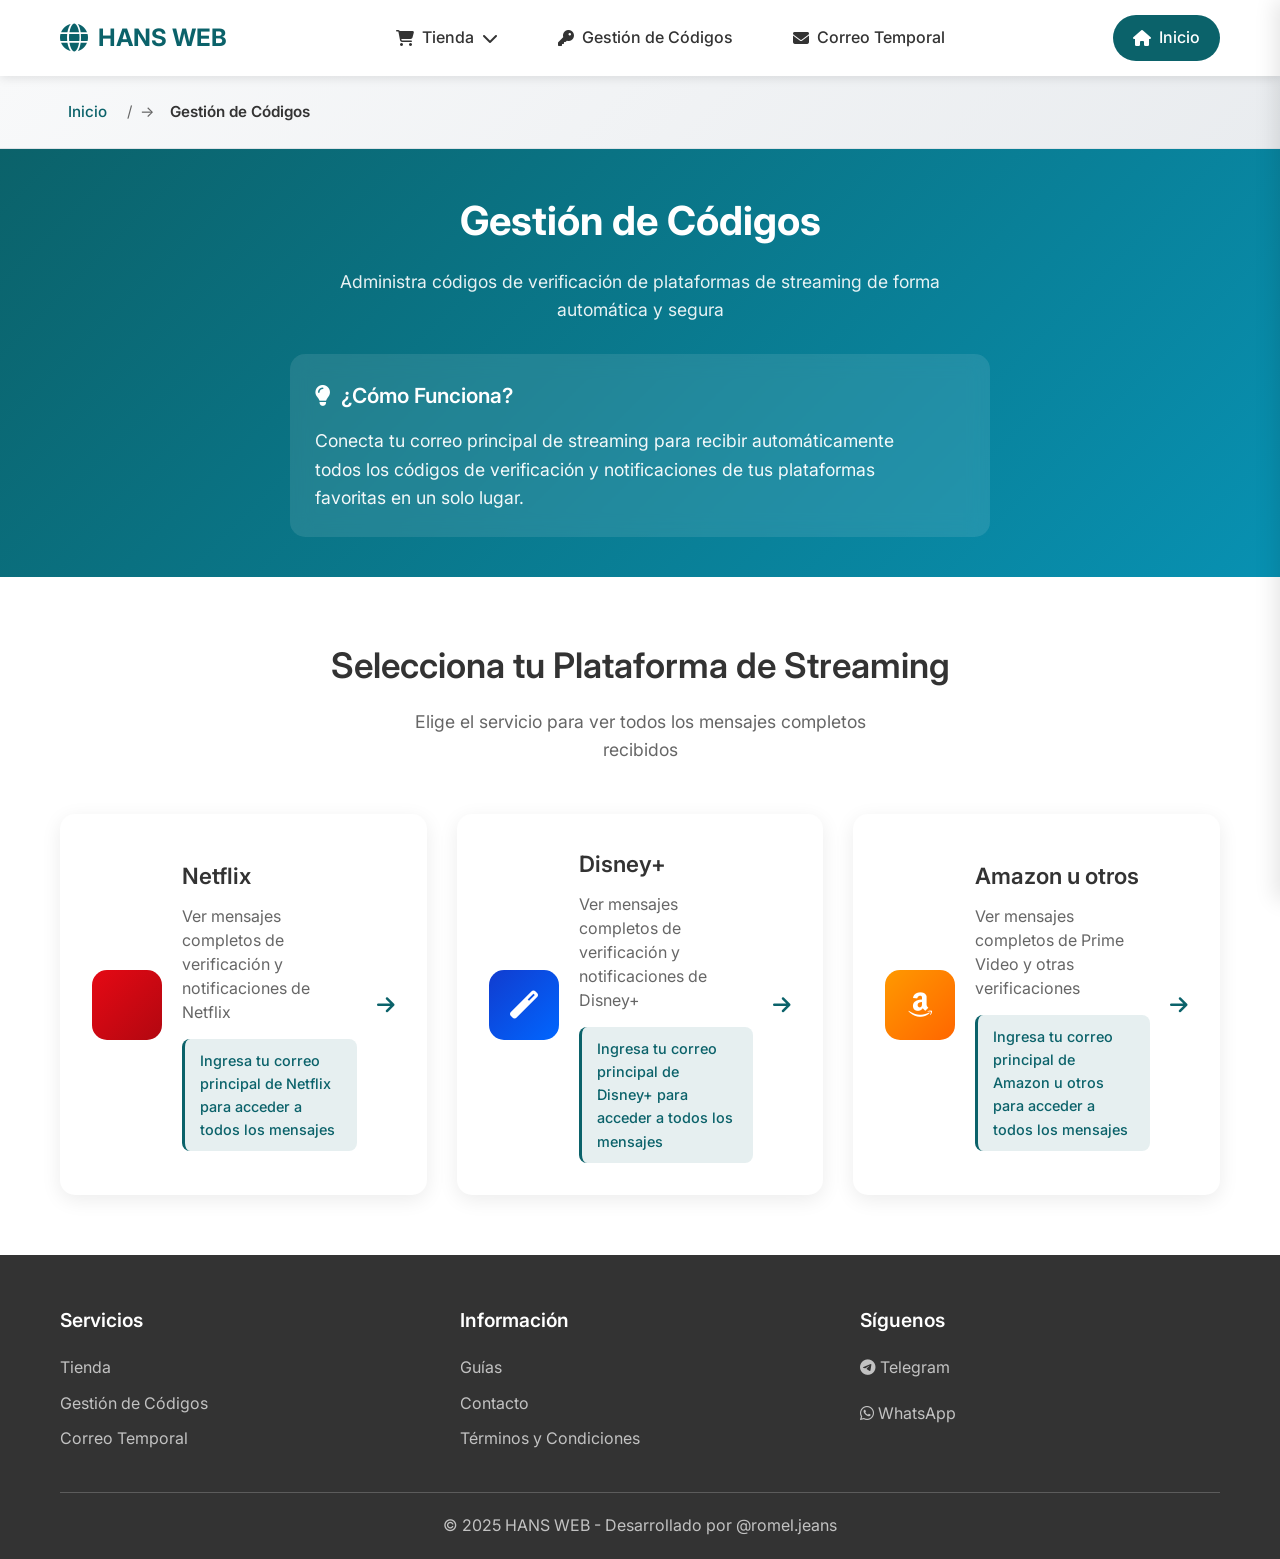
==== gestion-codigos.html @ 7f08a849 "Add files via upload" ====
<!DOCTYPE html>
<html lang="es">
<head>
    <meta charset="UTF-8">
    <meta name="viewport" content="width=device-width, initial-scale=1.0">
    <title>Gestión de Códigos - HANS WEB</title>
    <meta name="description" content="Administra códigos de verificación de plataformas de streaming con HANS WEB">
    <meta name="keywords" content="códigos verificación, Netflix, Disney+, Amazon, streaming, gestión automática">
    <link rel="stylesheet" href="css/global.css">
    <link rel="stylesheet" href="css/gestion-codigos.css">
    <link href="https://fonts.googleapis.com/css2?family=Inter:wght@300;400;500;600;700&display=swap" rel="stylesheet">
    <link rel="stylesheet" href="https://cdnjs.cloudflare.com/ajax/libs/font-awesome/6.4.0/css/all.min.css">
</head>
<body>
    <!-- Header Global -->
    <header class="global-header">
        <div class="header-container">
            <div class="header-brand">
                <a href="index.html" class="brand-link">
                    <h1 class="brand-logo">
                        <i class="fas fa-globe"></i>
                        HANS WEB
                    </h1>
                </a>
            </div>
            
            <!-- Navegación Desktop -->
            <nav class="main-nav desktop-nav">
                <div class="nav-item dropdown">
                    <a href="tienda.html" class="nav-link">
                        <i class="fas fa-shopping-cart"></i>
                        <span>Tienda</span>
                        <i class="fas fa-chevron-down"></i>
                    </a>
                    <div class="dropdown-menu">
                        <a href="Tienda/windowsoffice.html">Windows y Office</a>
                        <a href="Tienda/programas.html">Programas</a>
                        <a href="Tienda/streaming.html">Streaming</a>
                    </div>
                </div>
                <a href="gestion-codigos.html" class="nav-link active">
                    <i class="fas fa-key"></i>
                    <span>Gestión de Códigos</span>
                </a>
                <a href="correo-temporal.html" class="nav-link">
                    <i class="fas fa-envelope"></i>
                    <span>Correo Temporal</span>
                </a>
            </nav>

            <!-- Header Actions -->
            <div class="header-actions">
                <a href="index.html" class="btn-home">
                    <i class="fas fa-home"></i>
                    <span>Inicio</span>
                </a>
                
                <button class="mobile-menu-btn" id="mobileMenuBtn">
                    <i class="fas fa-bars"></i>
                </button>
            </div>
        </div>
    </header>

    <!-- Menú móvil lateral -->
    <div class="mobile-sidebar" id="mobileSidebar">
        <div class="sidebar-header">
            <h3>HANS WEB</h3>
            <button class="sidebar-close" id="sidebarClose">
                <i class="fas fa-times"></i>
            </button>
        </div>
        <nav class="sidebar-nav">
            <a href="tienda.html" class="sidebar-link">
                <i class="fas fa-shopping-cart"></i>
                Tienda
            </a>
            <div class="sidebar-submenu">
                <a href="Tienda/windowsoffice.html">Windows y Office</a>
                <a href="Tienda/programas.html">Programas</a>
                <a href="Tienda/streaming.html">Streaming</a>
            </div>
            <a href="gestion-codigos.html" class="sidebar-link active">
                <i class="fas fa-key"></i>
                Gestión de Códigos
            </a>
            <a href="correo-temporal.html" class="sidebar-link">
                <i class="fas fa-envelope"></i>
                Correo Temporal
            </a>
        </nav>
    </div>

    <!-- Contenido Principal -->
    <main class="main-content">
        <!-- Breadcrumbs -->
        <div class="breadcrumbs">
            <div class="container">
                <a href="index.html">Inicio</a>
                <span>/</span>
                <span>Gestión de Códigos</span>
            </div>
        </div>

        <!-- Descripción inicial -->
        <section class="service-intro">
            <div class="container">
                <h1>Gestión de Códigos</h1>
                <p>Administra códigos de verificación de plataformas de streaming de forma automática y segura</p>
                
                <!-- Cómo Funciona - Descripción inicial -->
                <div class="how-it-works-intro">
                    <h3><i class="fas fa-lightbulb"></i> ¿Cómo Funciona?</h3>
                    <p>Conecta tu correo principal de streaming para recibir automáticamente todos los códigos de verificación y notificaciones de tus plataformas favoritas en un solo lugar.</p>
                </div>
            </div>
        </section>

        <!-- Selección de Plataforma -->
        <section id="platformSelection" class="platform-selection">
            <div class="container">
                <div class="platforms-header">
                    <h2>Selecciona tu Plataforma de Streaming</h2>
                    <p>Elige el servicio para ver todos los mensajes completos recibidos</p>
                </div>
                
                <div class="platforms-grid">
                    <!-- Netflix -->
                    <div class="platform-card" data-platform="netflix" onclick="selectPlatform('netflix')">
                        <div class="platform-icon netflix">
                            <i class="fab fa-netflix"></i>
                        </div>
                        <div class="platform-content">
                            <h3>Netflix</h3>
                            <p>Ver mensajes completos de verificación y notificaciones de Netflix</p>
                            <div class="platform-instruction">
                                Ingresa tu correo principal de Netflix para acceder a todos los mensajes
                            </div>
                        </div>
                        <div class="platform-arrow">
                            <i class="fas fa-arrow-right"></i>
                        </div>
                    </div>

                    <!-- Disney+ -->
                    <div class="platform-card" data-platform="disney" onclick="selectPlatform('disney')">
                        <div class="platform-icon disney">
                            <i class="fas fa-magic"></i>
                        </div>
                        <div class="platform-content">
                            <h3>Disney+</h3>
                            <p>Ver mensajes completos de verificación y notificaciones de Disney+</p>
                            <div class="platform-instruction">
                                Ingresa tu correo principal de Disney+ para acceder a todos los mensajes
                            </div>
                        </div>
                        <div class="platform-arrow">
                            <i class="fas fa-arrow-right"></i>
                        </div>
                    </div>

                    <!-- Amazon u otros -->
                    <div class="platform-card" data-platform="amazon" onclick="selectPlatform('amazon')">
                        <div class="platform-icon amazon">
                            <i class="fab fa-amazon"></i>
                        </div>
                        <div class="platform-content">
                            <h3>Amazon u otros</h3>
                            <p>Ver mensajes completos de Prime Video y otras verificaciones</p>
                            <div class="platform-instruction">
                                Ingresa tu correo principal de Amazon u otros para acceder a todos los mensajes
                            </div>
                        </div>
                        <div class="platform-arrow">
                            <i class="fas fa-arrow-right"></i>
                        </div>
                    </div>
                </div>
            </div>
        </section>
    </main>

    <!-- Footer -->
    <footer class="global-footer">
        <div class="footer-container">
            <div class="footer-links">
                <div class="footer-column">
                    <h4>Servicios</h4>
                    <a href="tienda.html">Tienda</a>
                    <a href="gestion-codigos.html">Gestión de Códigos</a>
                    <a href="correo-temporal.html">Correo Temporal</a>
                </div>
                <div class="footer-column">
                    <h4>Información</h4>
                    <a href="#guias">Guías</a>
                    <a href="#contacto">Contacto</a>
                    <a href="#terminos">Términos y Condiciones</a>
                </div>
                <div class="footer-column">
                    <h4>Síguenos</h4>
                    <div class="social-links">
                        <a href="#" class="social-link">
                            <i class="fab fa-telegram"></i>
                            Telegram
                        </a>
                        <a href="https://wa.me/51965485348" class="social-link">
                            <i class="fab fa-whatsapp"></i>
                            WhatsApp
                        </a>
                    </div>
                </div>
            </div>
            <div class="footer-bottom">
                <p>&copy; 2025 HANS WEB - Desarrollado por @romel.jeans</p>
            </div>
        </div>
    </footer>

    <script src="js/global.js"></script>
    <script>
        function selectPlatform(platform) {
            // Efecto de transición suave
            document.body.style.opacity = '0.8';
            
            setTimeout(() => {
                let url;
                switch(platform) {
                    case 'netflix':
                        url = 'Gestion-de-Codigos/Netflix.html';
                        break;
                    case 'disney':
                        url = 'Gestion-de-Codigos/Disney+.html';
                        break;
                    case 'amazon':
                        url = 'Gestion-de-Codigos/Amazon-otros.html';
                        break;
                    default:
                        url = 'Gestion-de-Codigos/Netflix.html';
                }
                window.location.href = url;
            }, 200);
        }

        // Animaciones de entrada
        document.addEventListener('DOMContentLoaded', function() {
            const cards = document.querySelectorAll('.platform-card');
            cards.forEach((card, index) => {
                card.style.opacity = '0';
                card.style.transform = 'translateY(20px)';
                setTimeout(() => {
                    card.style.transition = 'all 0.6s ease';
                    card.style.opacity = '1';
                    card.style.transform = 'translateY(0)';
                }, index * 200);
            });
        });
    </script>
</body>
</html>
---- css/global.css ----
/* Reset y variables CSS */
* {
    margin: 0;
    padding: 0;
    box-sizing: border-box;
}

:root {
    /* Paleta de colores */
    --primary-color: #0b626a;
    --secondary-color: #f8f9fa;
    --text-primary: #333333;
    --text-secondary: #666666;
    --success-color: #28a745;
    --error-color: #dc3545;
    --warning-color: #ffc107;
    --background-color: #ffffff;
    
    /* Espaciado */
    --spacing-xs: 8px;
    --spacing-sm: 16px;
    --spacing-md: 24px;
    --spacing-lg: 32px;
    --spacing-xl: 40px;
    
    /* Breakpoints */
    --mobile: 768px;
    --tablet: 1024px;
    
    /* Transiciones */
    --transition: all 0.3s ease;
}

body {
    font-family: 'Inter', Arial, Helvetica, sans-serif;
    line-height: 1.6;
    color: var(--text-primary);
    background-color: var(--background-color);
}

.container {
    max-width: 1200px;
    margin: 0 auto;
    padding: 0 20px;
}

/* Header Global */
.global-header {
    background: var(--background-color);
    box-shadow: 0 2px 10px rgba(0,0,0,0.1);
    position: sticky;
    top: 0;
    z-index: 1000;
}

.header-container {
    display: flex;
    align-items: center;
    justify-content: space-between;
    padding: 15px 20px;
    max-width: 1200px;
    margin: 0 auto;
}

.brand-link {
    text-decoration: none;
    color: inherit;
}

.brand-logo {
    display: flex;
    align-items: center;
    gap: 10px;
    font-size: 24px;
    font-weight: 700;
    color: var(--primary-color);
}

.brand-logo i {
    font-size: 28px;
}

/* Navegación Desktop */
.desktop-nav {
    display: flex;
    align-items: center;
    gap: 30px;
}

.nav-item {
    position: relative;
}

.nav-link {
    display: flex;
    align-items: center;
    gap: 8px;
    text-decoration: none;
    color: var(--text-primary);
    font-weight: 500;
    padding: 10px 15px;
    border-radius: 8px;
    transition: var(--transition);
}

.nav-link:hover {
    background-color: rgba(11, 98, 106, 0.1);
    color: var(--primary-color);
}

/* Dropdown */
.dropdown-menu {
    position: absolute;
    top: 100%;
    left: 0;
    background: var(--background-color);
    box-shadow: 0 5px 20px rgba(0,0,0,0.15);
    border-radius: 8px;
    padding: 10px 0;
    min-width: 200px;
    opacity: 0;
    visibility: hidden;
    transform: translateY(-10px);
    transition: var(--transition);
}

.dropdown:hover .dropdown-menu {
    opacity: 1;
    visibility: visible;
    transform: translateY(0);
}

.dropdown-menu a {
    display: block;
    padding: 10px 20px;
    color: var(--text-primary);
    text-decoration: none;
    transition: var(--transition);
}

.dropdown-menu a:hover {
    background-color: var(--secondary-color);
    color: var(--primary-color);
}

/* Header Actions */
.header-actions {
    display: flex;
    align-items: center;
    gap: 15px;
}

.btn-home {
    display: flex;
    align-items: center;
    gap: 8px;
    background: var(--primary-color);
    color: white;
    text-decoration: none;
    padding: 10px 20px;
    border-radius: 25px;
    font-weight: 500;
    transition: var(--transition);
}

.btn-home:hover {
    background: rgba(11, 98, 106, 0.8);
    transform: translateY(-2px);
}

/* Menú móvil */
.mobile-menu-btn {
    display: none;
    background: none;
    border: none;
    font-size: 24px;
    color: var(--primary-color);
    cursor: pointer;
}

.mobile-sidebar {
    position: fixed;
    top: 0;
    right: -65%;
    width: 65%;
    height: 100vh;
    background: var(--background-color);
    box-shadow: -5px 0 20px rgba(0,0,0,0.1);
    transition: var(--transition);
    z-index: 2000;
    overflow-y: auto;
}

.mobile-sidebar.active {
    right: 0;
}

.sidebar-header {
    display: flex;
    align-items: center;
    justify-content: space-between;
    padding: 20px;
    border-bottom: 1px solid var(--secondary-color);
}

.sidebar-close {
    background: none;
    border: none;
    font-size: 20px;
    cursor: pointer;
    color: var(--text-primary);
}

.sidebar-nav {
    padding: 20px 0;
}

.sidebar-link {
    display: flex;
    align-items: center;
    gap: 12px;
    padding: 15px 20px;
    color: var(--text-primary);
    text-decoration: none;
    font-weight: 500;
    transition: var(--transition);
}

.sidebar-link:hover {
    background-color: var(--secondary-color);
    color: var(--primary-color);
}

.sidebar-submenu {
    padding-left: 20px;
    background-color: var(--secondary-color);
}

.sidebar-submenu a {
    display: block;
    padding: 10px 20px;
    color: var(--text-secondary);
    text-decoration: none;
    transition: var(--transition);
}

.sidebar-submenu a:hover {
    color: var(--primary-color);
}

/* Overlay para móvil */
.mobile-overlay {
    position: fixed;
    top: 0;
    left: 0;
    width: 100%;
    height: 100%;
    background: rgba(0,0,0,0.5);
    z-index: 1500;
    opacity: 0;
    visibility: hidden;
    transition: var(--transition);
}

.mobile-overlay.active {
    opacity: 1;
    visibility: visible;
}

/* Sección Hero */
.hero-section {
    background: linear-gradient(135deg, var(--primary-color) 0%, #0891b2 100%);
    color: white;
    padding: 80px 0;
    text-align: center;
}

.hero-container {
    max-width: 800px;
    margin: 0 auto;
    padding: 0 20px;
}

.hero-title {
    font-size: 3.5rem;
    font-weight: 700;
    margin-bottom: 20px;
    text-shadow: 0 2px 10px rgba(0,0,0,0.3);
}

.hero-description {
    font-size: 1.2rem;
    margin-bottom: 30px;
    opacity: 0.9;
}

.hero-cta {
    display: inline-flex;
    align-items: center;
    gap: 10px;
    background: white;
    color: var(--primary-color);
    text-decoration: none;
    padding: 15px 30px;
    border-radius: 30px;
    font-weight: 600;
    font-size: 1.1rem;
    transition: var(--transition);
}

.hero-cta:hover {
    transform: translateY(-3px);
    box-shadow: 0 10px 30px rgba(0,0,0,0.2);
}

/* Botones Globales */
.btn-primary {
    background: var(--primary-color);
    color: white;
    border: none;
    padding: 12px 24px;
    border-radius: 8px;
    font-weight: 500;
    cursor: pointer;
    transition: var(--transition);
    display: inline-flex;
    align-items: center;
    gap: 8px;
    text-decoration: none;
}

.btn-primary:hover {
    background: rgba(11, 98, 106, 0.8);
    transform: translateY(-2px);
}

.btn-secondary {
    background: var(--secondary-color);
    color: var(--text-primary);
    border: 1px solid #dee2e6;
    padding: 12px 24px;
    border-radius: 8px;
    font-weight: 500;
    cursor: pointer;
    transition: var(--transition);
    display: inline-flex;
    align-items: center;
    gap: 8px;
}

.btn-secondary:hover {
    background: #e9ecef;
    border-color: var(--primary-color);
}

/* Secciones */
.section-header {
    text-align: center;
    margin-bottom: 50px;
}

.section-header h2 {
    font-size: 2.5rem;
    font-weight: 600;
    margin-bottom: 15px;
    color: var(--text-primary);
}

.section-header p {
    font-size: 1.1rem;
    color: var(--text-secondary);
    max-width: 600px;
    margin: 0 auto;
}

/* Cómo Funciona */
.how-it-works {
    padding: 80px 0;
    background: var(--secondary-color);
}

.process-grid {
    display: grid;
    grid-template-columns: repeat(auto-fit, minmax(300px, 1fr));
    gap: 40px;
    margin-top: 50px;
}

.process-item {
    background: white;
    padding: 30px;
    border-radius: 15px;
    text-align: center;
    box-shadow: 0 5px 20px rgba(0,0,0,0.08);
    transition: var(--transition);
}

.process-item:hover {
    transform: translateY(-5px);
    box-shadow: 0 10px 30px rgba(0,0,0,0.15);
}

.process-icon {
    width: 80px;
    height: 80px;
    background: linear-gradient(135deg, var(--primary-color), #0891b2);
    border-radius: 50%;
    display: flex;
    align-items: center;
    justify-content: center;
    margin: 0 auto 20px;
    font-size: 30px;
    color: white;
}

.process-item h3 {
    font-size: 1.3rem;
    font-weight: 600;
    margin-bottom: 15px;
    color: var(--text-primary);
}

.process-item p {
    color: var(--text-secondary);
    line-height: 1.6;
}

/* Servicios */
.services-section {
    padding: 80px 0;
}

.services-grid {
    display: grid;
    grid-template-columns: repeat(auto-fit, minmax(350px, 1fr));
    gap: 30px;
    margin-top: 50px;
}

.service-card {
    background: white;
    border-radius: 15px;
    padding: 30px;
    box-shadow: 0 5px 20px rgba(0,0,0,0.08);
    transition: var(--transition);
    cursor: pointer;
    border: 2px solid transparent;
}

.service-card:hover {
    transform: translateY(-8px);
    box-shadow: 0 15px 40px rgba(0,0,0,0.15);
    border-color: var(--primary-color);
}

.service-icon {
    width: 70px;
    height: 70px;
    background: linear-gradient(135deg, var(--primary-color), #0891b2);
    border-radius: 15px;
    display: flex;
    align-items: center;
    justify-content: center;
    margin-bottom: 20px;
    font-size: 28px;
    color: white;
}

.service-content h3 {
    font-size: 1.4rem;
    font-weight: 600;
    margin-bottom: 15px;
    color: var(--text-primary);
}

.service-content p {
    color: var(--text-secondary);
    margin-bottom: 20px;
    line-height: 1.6;
}

.service-keywords {
    display: flex;
    flex-wrap: wrap;
    gap: 8px;
    margin-bottom: 20px;
}

.keyword-tag {
    background: rgba(11, 98, 106, 0.1);
    color: var(--primary-color);
    padding: 4px 12px;
    border-radius: 20px;
    font-size: 0.85rem;
    font-weight: 500;
}

.service-arrow {
    display: flex;
    justify-content: flex-end;
    color: var(--primary-color);
    font-size: 20px;
    transition: var(--transition);
}

.service-card:hover .service-arrow {
    transform: translateX(5px);
}

/* Footer */
.global-footer {
    background: var(--text-primary);
    color: white;
    padding: 50px 0 20px;
}

.footer-container {
    max-width: 1200px;
    margin: 0 auto;
    padding: 0 20px;
}

.footer-links {
    display: grid;
    grid-template-columns: repeat(auto-fit, minmax(250px, 1fr));
    gap: 40px;
    margin-bottom: 30px;
}

.footer-column h4 {
    font-size: 1.2rem;
    font-weight: 600;
    margin-bottom: 20px;
    color: white;
}

.footer-column a {
    display: block;
    color: rgba(255,255,255,0.7);
    text-decoration: none;
    margin-bottom: 10px;
    transition: var(--transition);
}

.footer-column a:hover {
    color: white;
    padding-left: 5px;
}

.social-links {
    display: flex;
    flex-direction: column;
    gap: 10px;
}

.social-link {
    display: flex;
    align-items: center;
    gap: 10px;
    color: rgba(255,255,255,0.7);
    text-decoration: none;
    transition: var(--transition);
}

.social-link:hover {
    color: white;
}

.footer-bottom {
    border-top: 1px solid rgba(255,255,255,0.2);
    padding-top: 20px;
    text-align: center;
    color: rgba(255,255,255,0.7);
}

/* Responsive Design */
@media (max-width: 768px) {
    .desktop-nav {
        display: none;
    }
    
    .mobile-menu-btn {
        display: block;
    }
    
    .hero-title {
        font-size: 2.5rem;
    }
    
    .hero-description {
        font-size: 1rem;
    }
    
    .section-header h2 {
        font-size: 2rem;
    }
    
    .process-grid {
        grid-template-columns: 1fr;
        gap: 30px;
    }
    
    .services-grid {
        grid-template-columns: 1fr;
        gap: 20px;
    }
    
    .container {
        padding: 0 15px;
    }
    
    .hero-section {
        padding: 60px 0;
    }
    
    .how-it-works,
    .services-section {
        padding: 60px 0;
    }
}

/* Estados de carga y overlays */
.loading-overlay {
    position: fixed;
    top: 0;
    left: 0;
    width: 100%;
    height: 100%;
    background: rgba(0,0,0,0.8);
    display: flex;
    align-items: center;
    justify-content: center;
    z-index: 9999;
}

.loading-spinner {
    text-align: center;
    color: white;
}

.loading-spinner i {
    font-size: 3rem;
    margin-bottom: 20px;
}

.hidden {
    display: none !important;
}

/* Smooth scroll */
html {
    scroll-behavior: smooth;
}

/* Focus states para accesibilidad */
button:focus,
a:focus,
input:focus {
    outline: 2px solid var(--primary-color);
    outline-offset: 2px;
}

/* CSS Global actualizado con breadcrumbs mejorados */

/* ... (mantener todo el CSS anterior) ... */

/* Breadcrumbs mejorados */
.breadcrumbs {
    background: linear-gradient(135deg, var(--secondary-color) 0%, #e9ecef 100%);
    padding: 20px 0;
    font-size: 0.95rem;
    border-bottom: 1px solid #dee2e6;
    box-shadow: 0 2px 4px rgba(0,0,0,0.05);
}

.breadcrumbs .container {
    display: flex;
    align-items: center;
    flex-wrap: wrap;
    gap: 8px;
}

.breadcrumbs a {
    color: var(--primary-color);
    text-decoration: none;
    transition: var(--transition);
    font-weight: 500;
    padding: 4px 8px;
    border-radius: 4px;
}

.breadcrumbs a:hover {
    background-color: rgba(11, 98, 106, 0.1);
    text-decoration: none;
}

.breadcrumbs span {
    color: var(--text-secondary);
    margin: 0 4px;
    font-weight: 400;
}

.breadcrumbs span:last-child {
    color: var(--text-primary);
    font-weight: 600;
}

/* Icono de separador personalizado */
.breadcrumbs span:not(:last-child)::after {
    content: '→';
    margin-left: 8px;
    color: var(--text-secondary);
    font-weight: normal;
}

.breadcrumbs span:not(:last-child) {
    display: inline-flex;
    align-items: center;
}

/* Responsive para breadcrumbs */
@media (max-width: 768px) {
    .breadcrumbs {
        padding: 15px 0;
        font-size: 0.9rem;
    }
    
    .breadcrumbs .container {
        padding: 0 15px;
        gap: 6px;
    }
}

/* ... (mantener el resto del CSS) ... */
---- css/gestion-codigos.css ----
/* Estilos específicos para Gestión de Códigos */

/* Introducción del servicio */
.service-intro {
    padding: 40px 0;
    background: linear-gradient(135deg, var(--primary-color) 0%, #0891b2 100%);
    color: white;
    text-align: center;
}

.service-intro h1 {
    font-size: 2.5rem;
    font-weight: 700;
    margin-bottom: 15px;
}

.service-intro p {
    font-size: 1.1rem;
    margin-bottom: 30px;
    opacity: 0.9;
    max-width: 600px;
    margin-left: auto;
    margin-right: auto;
}

.how-it-works-intro {
    background: rgba(255,255,255,0.1);
    backdrop-filter: blur(10px);
    border-radius: 15px;
    padding: 25px;
    max-width: 700px;
    margin: 0 auto;
    text-align: left;
}

.how-it-works-intro h3 {
    display: flex;
    align-items: center;
    gap: 10px;
    font-size: 1.3rem;
    margin-bottom: 15px;
    font-weight: 600;
}

.how-it-works-intro p {
    margin: 0;
    line-height: 1.6;
    opacity: 0.95;
}

/* Selección de plataforma */
.platform-selection {
    padding: 60px 0;
}

.platforms-header {
    text-align: center;
    margin-bottom: 50px;
}

.platforms-header h2 {
    font-size: 2.2rem;
    font-weight: 600;
    margin-bottom: 15px;
    color: var(--text-primary);
}

.platforms-header p {
    font-size: 1.1rem;
    color: var(--text-secondary);
    max-width: 500px;
    margin: 0 auto;
}

.platforms-grid {
    display: grid;
    grid-template-columns: repeat(auto-fit, minmax(350px, 1fr));
    gap: 30px;
    max-width: 1200px;
    margin: 0 auto;
}

/* Tarjeta de plataforma */
.platform-card {
    background: white;
    border-radius: 15px;
    padding: 30px;
    box-shadow: 0 5px 20px rgba(0,0,0,0.08);
    transition: var(--transition);
    cursor: pointer;
    border: 2px solid transparent;
    display: flex;
    align-items: center;
    gap: 20px;
    position: relative;
    overflow: hidden;
}

.platform-card:hover {
    transform: translateY(-8px);
    box-shadow: 0 15px 40px rgba(0,0,0,0.15);
    border-color: var(--primary-color);
}

.platform-card::before {
    content: '';
    position: absolute;
    top: 0;
    left: -100%;
    width: 100%;
    height: 100%;
    background: linear-gradient(90deg, transparent, rgba(255,255,255,0.4), transparent);
    transition: var(--transition);
}

.platform-card:hover::before {
    left: 100%;
}

/* Íconos de plataforma */
.platform-icon {
    width: 70px;
    height: 70px;
    border-radius: 15px;
    display: flex;
    align-items: center;
    justify-content: center;
    font-size: 28px;
    color: white;
    flex-shrink: 0;
    position: relative;
    z-index: 2;
}

.platform-icon.netflix {
    background: linear-gradient(135deg, #e50914, #b20710);
}

.platform-icon.disney {
    background: linear-gradient(135deg, #113ccf, #0066ff);
}

.platform-icon.amazon {
    background: linear-gradient(135deg, #ff9900, #ff6600);
}

/* Contenido de plataforma */
.platform-content {
    flex: 1;
    position: relative;
    z-index: 2;
}

.platform-content h3 {
    font-size: 1.4rem;
    font-weight: 600;
    margin-bottom: 10px;
    color: var(--text-primary);
}

.platform-content p {
    color: var(--text-secondary);
    margin-bottom: 15px;
    line-height: 1.5;
}

.platform-instruction {
    background: rgba(11, 98, 106, 0.1);
    color: var(--primary-color);
    padding: 10px 15px;
    border-radius: 8px;
    font-size: 0.9rem;
    font-weight: 500;
    border-left: 3px solid var(--primary-color);
}

.platform-arrow {
    color: var(--primary-color);
    font-size: 20px;
    transition: var(--transition);
    flex-shrink: 0;
    position: relative;
    z-index: 2;
}

.platform-card:hover .platform-arrow {
    transform: translateX(5px);
}

/* Secciones de entrada de email y mensajes */
.email-input-section,
.messages-section {
    padding: 40px 0;
}

.email-input-section {
    background: var(--secondary-color);
}

/* Tarjeta de entrada */
.input-card {
    background: white;
    border-radius: 15px;
    padding: 30px;
    box-shadow: 0 5px 20px rgba(0,0,0,0.08);
    border: 1px solid #e9ecef;
}

.input-header {
    display: flex;
    align-items: center;
    gap: 20px;
    margin-bottom: 30px;
    padding-bottom: 20px;
    border-bottom: 1px solid var(--secondary-color);
}

.back-service-btn {
    background: var(--secondary-color);
    border: 1px solid #dee2e6;
    color: var(--text-primary);
    border-radius: 8px;
    padding: 10px;
    cursor: pointer;
    transition: var(--transition);
    display: flex;
    align-items: center;
    justify-content: center;
    width: 40px;
    height: 40px;
}

.back-service-btn:hover {
    background: #e9ecef;
    border-color: var(--primary-color);
}

.selected-service-info {
    display: flex;
    align-items: center;
    gap: 15px;
    flex: 1;
}

.service-icon-small {
    width: 45px;
    height: 45px;
    border-radius: 10px;
    display: flex;
    align-items: center;
    justify-content: center;
    color: white;
    font-size: 18px;
}

.selected-service-info h3 {
    font-size: 1.3rem;
    font-weight: 600;
    margin: 0 0 5px 0;
    color: var(--text-primary);
}

.selected-service-info p {
    font-size: 0.9rem;
    color: var(--text-secondary);
    margin: 0;
}

/* Formulario de entrada */
.input-form {
    margin-top: 20px;
}

.input-group {
    margin-bottom: 20px;
}

.input-group label {
    display: block;
    font-weight: 600;
    margin-bottom: 10px;
    color: var(--text-primary);
    font-size: 1.1rem;
}

.input-container {
    display: flex;
    gap: 10px;
    flex-wrap: wrap;
}

.input-container input[type="email"] {
    flex: 1;
    min-width: 250px;
    padding: 15px;
    border: 2px solid #dee2e6;
    border-radius: 10px;
    font-size: 1rem;
    transition: var(--transition);
}

.input-container input[type="email"]:focus {
    border-color: var(--primary-color);
    outline: none;
    box-shadow: 0 0 0 3px rgba(11, 98, 106, 0.1);
}

.input-help {
    display: flex;
    align-items: flex-start;
    gap: 10px;
    margin-top: 15px;
    padding: 15px;
    background: #e7f3ff;
    border: 1px solid #b8daff;
    border-radius: 8px;
    color: #004085;
}

.input-help i {
    margin-top: 2px;
    flex-shrink: 0;
}

/* Tarjeta de email activo */
.email-card {
    background: white;
    border-radius: 15px;
    padding: 30px;
    box-shadow: 0 5px 20px rgba(0,0,0,0.08);
    border: 1px solid #e9ecef;
}

.selected-platform-header {
    display: flex;
    align-items: center;
    justify-content: center;
    margin-bottom: 20px;
    padding: 15px;
    background: var(--secondary-color);
    border-radius: 10px;
}

.platform-info {
    display: flex;
    align-items: center;
    gap: 10px;
}

.platform-name {
    font-weight: 600;
    font-size: 1.1rem;
    color: var(--text-primary);
}

.email-card h2,
.email-card h3 {
    font-size: 1.4rem;
    font-weight: 600;
    margin-bottom: 20px;
    color: var(--text-primary);
}

/* Visualización del email principal */
.email-display {
    display: flex;
    align-items: center;
    gap: 15px;
    background: var(--secondary-color);
    border: 2px solid var(--primary-color);
    border-radius: 12px;
    padding: 20px;
    margin-bottom: 20px;
}

.email-address {
    display: flex;
    align-items: center;
    gap: 10px;
    flex: 1;
    font-size: 1.1rem;
    font-weight: 600;
    color: var(--text-primary);
    word-break: break-all;
}

.email-address i {
    color: var(--primary-color);
    font-size: 1.2rem;
}

/* Estado del email */
.email-status {
    display: flex;
    justify-content: space-between;
    align-items: center;
    flex-wrap: wrap;
    gap: 15px;
}

.status-indicator {
    display: flex;
    align-items: center;
    gap: 10px;
}

.status-dot {
    width: 12px;
    height: 12px;
    border-radius: 50%;
    background: #6c757d;
}

.status-dot.active {
    background: var(--success-color);
    animation: pulse-dot 2s infinite;
}

.email-actions {
    display: flex;
    gap: 10px;
}

/* Botón cambiar correo mejorado */
.change-email-btn {
    background: linear-gradient(135deg, #667eea 0%, #764ba2 100%);
    color: white;
    border: none;
    padding: 10px 20px;
    border-radius: 25px;
    font-size: 14px;
    font-weight: 500;
    cursor: pointer;
    display: flex;
    align-items: center;
    gap: 8px;
    transition: all 0.3s ease;
    box-shadow: 0 4px 15px rgba(102, 126, 234, 0.3);
}

.change-email-btn:hover {
    transform: translateY(-2px);
    box-shadow: 0 6px 20px rgba(102, 126, 234, 0.4);
    background: linear-gradient(135deg, #5a6fd8 0%, #6a4190 100%);
}

.change-email-btn:active {
    transform: translateY(0);
    box-shadow: 0 2px 10px rgba(102, 126, 234, 0.3);
}

.change-email-btn i {
    font-size: 12px;
}

/* Bandeja de entrada */
.inbox-section {
    padding: 40px 0;
}

.inbox-card {
    background: white;
    border-radius: 15px;
    padding: 30px;
    box-shadow: 0 5px 20px rgba(0,0,0,0.08);
    border: 1px solid #e9ecef;
}

.inbox-header-compact {
    display: flex;
    justify-content: space-between;
    align-items: center;
    margin-bottom: 25px;
    flex-wrap: wrap;
    gap: 15px;
}

.inbox-header-compact h3 {
    display: flex;
    align-items: center;
    gap: 10px;
    font-size: 1.4rem;
    font-weight: 600;
    color: var(--text-primary);
    margin: 0;
}

.inbox-controls {
    display: flex;
    align-items: center;
    gap: 15px;
}

.refresh-select {
    padding: 8px 15px;
    border: 1px solid #dee2e6;
    border-radius: 6px;
    background: white;
    color: var(--text-primary);
    cursor: pointer;
    transition: var(--transition);
}

.refresh-select:focus {
    border-color: var(--primary-color);
    outline: none;
}

/* Estados ocultos */
.hidden {
    display: none !important;
}

/* Responsive Design */
@media (max-width: 768px) {
    .service-intro h1 {
        font-size: 2rem;
    }
    
    .how-it-works-intro {
        padding: 20px;
        margin: 0 15px;
    }
    
    .platforms-grid {
        grid-template-columns: 1fr;
        gap: 20px;
        padding: 0 15px;
    }
    
    .platform-card {
        flex-direction: column;
        text-align: center;
        padding: 25px;
    }
    
    .platform-icon {
        margin-bottom: 15px;
    }
    
    .input-card,
    .email-card,
    .inbox-card {
        padding: 20px;
        margin: 0 15px;
    }
    
    .input-header {
        flex-direction: column;
        align-items: stretch;
        gap: 15px;
    }
    
    .selected-service-info {
        justify-content: center;
        text-align: center;
    }
    
    .input-container {
        flex-direction: column;
    }
    
    .input-container input[type="email"] {
        min-width: auto;
    }
    
    .email-display {
        flex-direction: column;
        align-items: stretch;
        gap: 15px;
    }
    
    .email-status {
        flex-direction: column;
        align-items: stretch;
        gap: 15px;
    }
    
    .inbox-header-compact {
        flex-direction: column;
        align-items: stretch;
    }
    
    .inbox-controls {
        justify-content: center;
    }
}

@media (max-width: 480px) {
    .platforms-grid {
        padding: 0 10px;
    }
    
    .input-card,
    .email-card,
    .inbox-card {
        padding: 15px;
        margin: 0 10px;
    }
    
    .how-it-works-intro {
        margin: 0 10px;
        padding: 15px;
    }
}

/* Animaciones */
.platform-card {
    animation: fadeInUp 0.6s ease;
}

@keyframes fadeInUp {
    from {
        opacity: 0;
        transform: translateY(30px);
    }
    to {
        opacity: 1;
        transform: translateY(0);
    }
}

@keyframes pulse-dot {
    0% { box-shadow: 0 0 0 0 rgba(40, 167, 69, 0.4); }
    70% { box-shadow: 0 0 0 10px rgba(40, 167, 69, 0); }
    100% { box-shadow: 0 0 0 0 rgba(40, 167, 69, 0); }
}
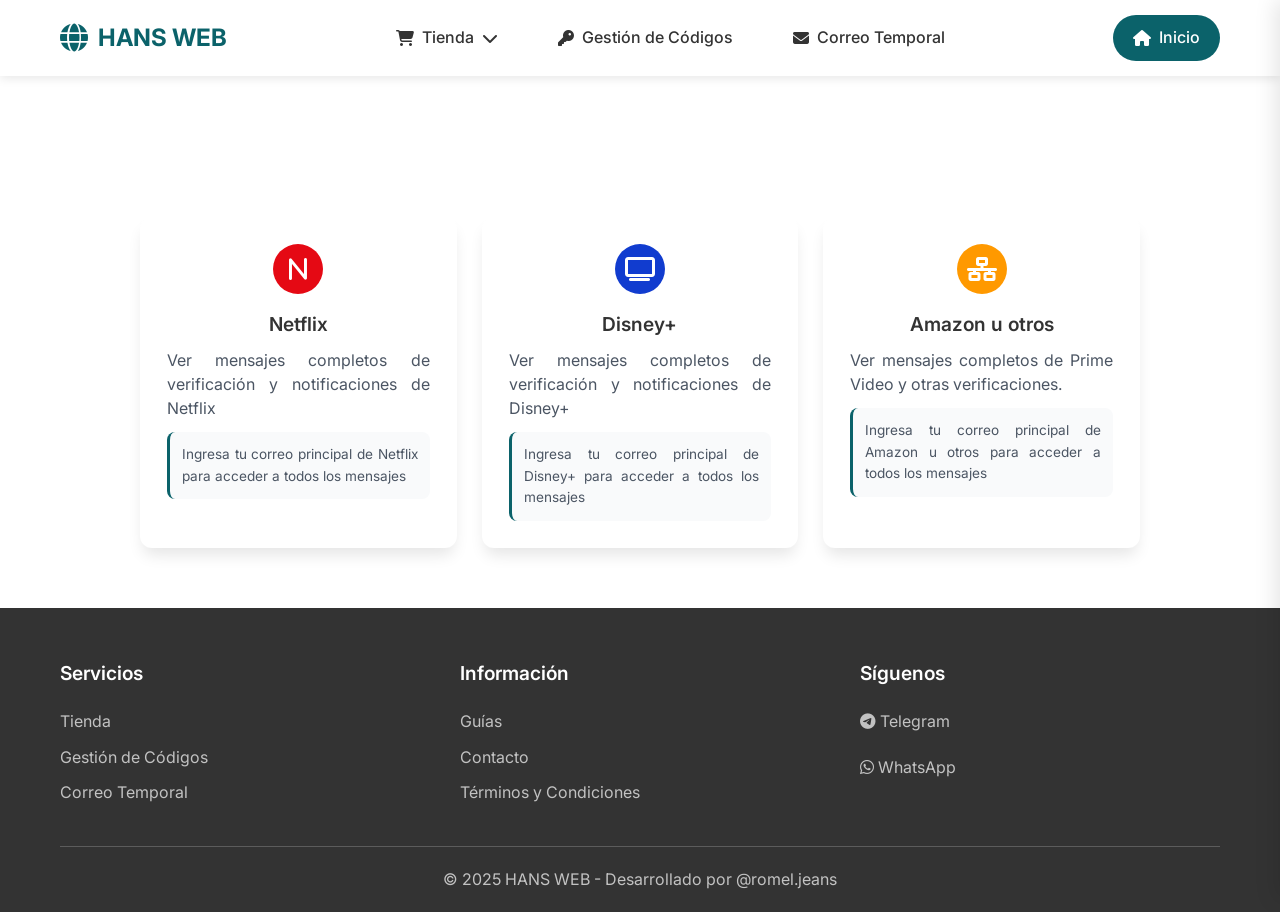
==== commit c464617f: "Implement complete gestion de codigos functionality from web repository Co-authored-by: hansv1 <2126" ====
--- a/gestion-codigos.html
+++ b/gestion-codigos.html
@@ -1,259 +1,384 @@
-<!DOCTYPE html>
-<html lang="es">
-<head>
-    <meta charset="UTF-8">
-    <meta name="viewport" content="width=device-width, initial-scale=1.0">
-    <title>Gestión de Códigos - HANS WEB</title>
-    <meta name="description" content="Administra códigos de verificación de plataformas de streaming con HANS WEB">
-    <meta name="keywords" content="códigos verificación, Netflix, Disney+, Amazon, streaming, gestión automática">
-    <link rel="stylesheet" href="css/global.css">
-    <link rel="stylesheet" href="css/gestion-codigos.css">
-    <link href="https://fonts.googleapis.com/css2?family=Inter:wght@300;400;500;600;700&display=swap" rel="stylesheet">
-    <link rel="stylesheet" href="https://cdnjs.cloudflare.com/ajax/libs/font-awesome/6.4.0/css/all.min.css">
-</head>
-<body>
-    <!-- Header Global -->
-    <header class="global-header">
-        <div class="header-container">
-            <div class="header-brand">
-                <a href="index.html" class="brand-link">
-                    <h1 class="brand-logo">
-                        <i class="fas fa-globe"></i>
-                        HANS WEB
-                    </h1>
-                </a>
-            </div>
-            
-            <!-- Navegación Desktop -->
-            <nav class="main-nav desktop-nav">
-                <div class="nav-item dropdown">
-                    <a href="tienda.html" class="nav-link">
-                        <i class="fas fa-shopping-cart"></i>
-                        <span>Tienda</span>
-                        <i class="fas fa-chevron-down"></i>
-                    </a>
-                    <div class="dropdown-menu">
-                        <a href="Tienda/windowsoffice.html">Windows y Office</a>
-                        <a href="Tienda/programas.html">Programas</a>
-                        <a href="Tienda/streaming.html">Streaming</a>
-                    </div>
-                </div>
-                <a href="gestion-codigos.html" class="nav-link active">
-                    <i class="fas fa-key"></i>
-                    <span>Gestión de Códigos</span>
-                </a>
-                <a href="correo-temporal.html" class="nav-link">
-                    <i class="fas fa-envelope"></i>
-                    <span>Correo Temporal</span>
-                </a>
-            </nav>
-
-            <!-- Header Actions -->
-            <div class="header-actions">
-                <a href="index.html" class="btn-home">
-                    <i class="fas fa-home"></i>
-                    <span>Inicio</span>
-                </a>
-                
-                <button class="mobile-menu-btn" id="mobileMenuBtn">
-                    <i class="fas fa-bars"></i>
-                </button>
-            </div>
-        </div>
-    </header>
-
-    <!-- Menú móvil lateral -->
-    <div class="mobile-sidebar" id="mobileSidebar">
-        <div class="sidebar-header">
-            <h3>HANS WEB</h3>
-            <button class="sidebar-close" id="sidebarClose">
-                <i class="fas fa-times"></i>
-            </button>
-        </div>
-        <nav class="sidebar-nav">
-            <a href="tienda.html" class="sidebar-link">
-                <i class="fas fa-shopping-cart"></i>
-                Tienda
-            </a>
-            <div class="sidebar-submenu">
-                <a href="Tienda/windowsoffice.html">Windows y Office</a>
-                <a href="Tienda/programas.html">Programas</a>
-                <a href="Tienda/streaming.html">Streaming</a>
-            </div>
-            <a href="gestion-codigos.html" class="sidebar-link active">
-                <i class="fas fa-key"></i>
-                Gestión de Códigos
-            </a>
-            <a href="correo-temporal.html" class="sidebar-link">
-                <i class="fas fa-envelope"></i>
-                Correo Temporal
-            </a>
-        </nav>
-    </div>
-
-    <!-- Contenido Principal -->
-    <main class="main-content">
-        <!-- Breadcrumbs -->
-        <div class="breadcrumbs">
-            <div class="container">
-                <a href="index.html">Inicio</a>
-                <span>/</span>
-                <span>Gestión de Códigos</span>
-            </div>
-        </div>
-
-        <!-- Descripción inicial -->
-        <section class="service-intro">
-            <div class="container">
-                <h1>Gestión de Códigos</h1>
-                <p>Administra códigos de verificación de plataformas de streaming de forma automática y segura</p>
-                
-                <!-- Cómo Funciona - Descripción inicial -->
-                <div class="how-it-works-intro">
-                    <h3><i class="fas fa-lightbulb"></i> ¿Cómo Funciona?</h3>
-                    <p>Conecta tu correo principal de streaming para recibir automáticamente todos los códigos de verificación y notificaciones de tus plataformas favoritas en un solo lugar.</p>
-                </div>
-            </div>
-        </section>
-
-        <!-- Selección de Plataforma -->
-        <section id="platformSelection" class="platform-selection">
-            <div class="container">
-                <div class="platforms-header">
-                    <h2>Selecciona tu Plataforma de Streaming</h2>
-                    <p>Elige el servicio para ver todos los mensajes completos recibidos</p>
-                </div>
-                
-                <div class="platforms-grid">
-                    <!-- Netflix -->
-                    <div class="platform-card" data-platform="netflix" onclick="selectPlatform('netflix')">
-                        <div class="platform-icon netflix">
-                            <i class="fab fa-netflix"></i>
-                        </div>
-                        <div class="platform-content">
-                            <h3>Netflix</h3>
-                            <p>Ver mensajes completos de verificación y notificaciones de Netflix</p>
-                            <div class="platform-instruction">
-                                Ingresa tu correo principal de Netflix para acceder a todos los mensajes
-                            </div>
-                        </div>
-                        <div class="platform-arrow">
-                            <i class="fas fa-arrow-right"></i>
-                        </div>
-                    </div>
-
-                    <!-- Disney+ -->
-                    <div class="platform-card" data-platform="disney" onclick="selectPlatform('disney')">
-                        <div class="platform-icon disney">
-                            <i class="fas fa-magic"></i>
-                        </div>
-                        <div class="platform-content">
-                            <h3>Disney+</h3>
-                            <p>Ver mensajes completos de verificación y notificaciones de Disney+</p>
-                            <div class="platform-instruction">
-                                Ingresa tu correo principal de Disney+ para acceder a todos los mensajes
-                            </div>
-                        </div>
-                        <div class="platform-arrow">
-                            <i class="fas fa-arrow-right"></i>
-                        </div>
-                    </div>
-
-                    <!-- Amazon u otros -->
-                    <div class="platform-card" data-platform="amazon" onclick="selectPlatform('amazon')">
-                        <div class="platform-icon amazon">
-                            <i class="fab fa-amazon"></i>
-                        </div>
-                        <div class="platform-content">
-                            <h3>Amazon u otros</h3>
-                            <p>Ver mensajes completos de Prime Video y otras verificaciones</p>
-                            <div class="platform-instruction">
-                                Ingresa tu correo principal de Amazon u otros para acceder a todos los mensajes
-                            </div>
-                        </div>
-                        <div class="platform-arrow">
-                            <i class="fas fa-arrow-right"></i>
-                        </div>
-                    </div>
-                </div>
-            </div>
-        </section>
-    </main>
-
-    <!-- Footer -->
-    <footer class="global-footer">
-        <div class="footer-container">
-            <div class="footer-links">
-                <div class="footer-column">
-                    <h4>Servicios</h4>
-                    <a href="tienda.html">Tienda</a>
-                    <a href="gestion-codigos.html">Gestión de Códigos</a>
-                    <a href="correo-temporal.html">Correo Temporal</a>
-                </div>
-                <div class="footer-column">
-                    <h4>Información</h4>
-                    <a href="#guias">Guías</a>
-                    <a href="#contacto">Contacto</a>
-                    <a href="#terminos">Términos y Condiciones</a>
-                </div>
-                <div class="footer-column">
-                    <h4>Síguenos</h4>
-                    <div class="social-links">
-                        <a href="#" class="social-link">
-                            <i class="fab fa-telegram"></i>
-                            Telegram
-                        </a>
-                        <a href="https://wa.me/51965485348" class="social-link">
-                            <i class="fab fa-whatsapp"></i>
-                            WhatsApp
-                        </a>
-                    </div>
-                </div>
-            </div>
-            <div class="footer-bottom">
-                <p>&copy; 2025 HANS WEB - Desarrollado por @romel.jeans</p>
-            </div>
-        </div>
-    </footer>
-
-    <script src="js/global.js"></script>
-    <script>
-        function selectPlatform(platform) {
-            // Efecto de transición suave
-            document.body.style.opacity = '0.8';
-            
-            setTimeout(() => {
-                let url;
-                switch(platform) {
-                    case 'netflix':
-                        url = 'Gestion-de-Codigos/Netflix.html';
-                        break;
-                    case 'disney':
-                        url = 'Gestion-de-Codigos/Disney+.html';
-                        break;
-                    case 'amazon':
-                        url = 'Gestion-de-Codigos/Amazon-otros.html';
-                        break;
-                    default:
-                        url = 'Gestion-de-Codigos/Netflix.html';
-                }
-                window.location.href = url;
-            }, 200);
-        }
-
-        // Animaciones de entrada
-        document.addEventListener('DOMContentLoaded', function() {
-            const cards = document.querySelectorAll('.platform-card');
-            cards.forEach((card, index) => {
-                card.style.opacity = '0';
-                card.style.transform = 'translateY(20px)';
-                setTimeout(() => {
-                    card.style.transition = 'all 0.6s ease';
-                    card.style.opacity = '1';
-                    card.style.transform = 'translateY(0)';
-                }, index * 200);
-            });
-        });
-    </script>
-</body>
+<!DOCTYPE html>
+<html lang="es">
+<head>
+    <meta charset="UTF-8">
+    <meta name="viewport" content="width=device-width, initial-scale=1.0">
+    <title>Gestión de Códigos - HANS WEB</title>
+    <meta name="description" content="Administra códigos de verificación de plataformas de streaming con HANS WEB">
+    <meta name="keywords" content="códigos verificación, Netflix, Disney+, Amazon, streaming, gestión automática">
+    <link rel="stylesheet" href="css/global.css">
+    <link rel="stylesheet" href="css/gestion-codigos.css">
+    <link href="https://fonts.googleapis.com/css2?family=Inter:wght@300;400;500;600;700&display=swap" rel="stylesheet">
+    <link rel="stylesheet" href="https://cdnjs.cloudflare.com/ajax/libs/font-awesome/6.4.0/css/all.min.css">
+    <style>
+        /* Estilos específicos para el botón Cambiar mejorado */
+        .change-email-btn {
+            background: linear-gradient(135deg, #667eea 0%, #764ba2 100%);
+            color: white;
+            border: none;
+            padding: 10px 20px;
+            border-radius: 25px;
+            font-size: 14px;
+            font-weight: 500;
+            cursor: pointer;
+            display: flex;
+            align-items: center;
+            gap: 8px;
+            transition: all 0.3s ease;
+            box-shadow: 0 4px 15px rgba(102, 126, 234, 0.3);
+        }
+
+        .change-email-btn:hover {
+            transform: translateY(-2px);
+            box-shadow: 0 6px 20px rgba(102, 126, 234, 0.4);
+            background: linear-gradient(135deg, #5a6fd8 0%, #6a4190 100%);
+        }
+
+        .change-email-btn:active {
+            transform: translateY(0);
+            box-shadow: 0 2px 10px rgba(102, 126, 234, 0.3);
+        }
+
+        .change-email-btn i {
+            font-size: 12px;
+        }
+    </style>
+</head>
+<body>
+    <!-- Header Global -->
+    <header class="global-header">
+        <div class="header-container">
+            <div class="header-brand">
+                <a href="index.html" class="brand-link">
+                    <h1 class="brand-logo">
+                        <i class="fas fa-globe"></i>
+                        HANS WEB
+                    </h1>
+                </a>
+            </div>
+            
+            <!-- Navegación Desktop -->
+            <nav class="main-nav desktop-nav">
+                <div class="nav-item dropdown">
+                    <a href="tienda.html" class="nav-link">
+                        <i class="fas fa-shopping-cart"></i>
+                        <span>Tienda</span>
+                        <i class="fas fa-chevron-down"></i>
+                    </a>
+                    <div class="dropdown-menu">
+                        <a href="Tienda/windowsoffice.html">Windows y Office</a>
+                        <a href="Tienda/programas.html">Programas</a>
+                        <a href="Tienda/streaming.html">Streaming</a>
+                    </div>
+                </div>
+                <a href="gestion-codigos.html" class="nav-link active">
+                    <i class="fas fa-key"></i>
+                    <span>Gestión de Códigos</span>
+                </a>
+                <a href="correo-temporal.html" class="nav-link">
+                    <i class="fas fa-envelope"></i>
+                    <span>Correo Temporal</span>
+                </a>
+            </nav>
+
+            <!-- Botón de Inicio -->
+            <div class="header-actions">
+                <a href="index.html" class="btn-home">
+                    <i class="fas fa-home"></i>
+                    <span>Inicio</span>
+                </a>
+                
+                <!-- Menú hamburguesa móvil -->
+                <button class="mobile-menu-btn" id="mobileMenuBtn">
+                    <i class="fas fa-bars"></i>
+                </button>
+            </div>
+        </div>
+    </header>
+
+    <!-- Menú móvil lateral -->
+    <div class="mobile-sidebar" id="mobileSidebar">
+        <div class="sidebar-header">
+            <h3>HANS WEB</h3>
+            <button class="sidebar-close" id="sidebarClose">
+                <i class="fas fa-times"></i>
+            </button>
+        </div>
+        <nav class="sidebar-nav">
+            <a href="tienda.html" class="sidebar-link">
+                <i class="fas fa-shopping-cart"></i>
+                Tienda
+            </a>
+            <div class="sidebar-submenu">
+                <a href="Tienda/windowsoffice.html">Windows y Office</a>
+                <a href="Tienda/programas.html">Programas</a>
+                <a href="Tienda/streaming.html">Streaming</a>
+            </div>
+            <a href="gestion-codigos.html" class="sidebar-link">
+                <i class="fas fa-key"></i>
+                Gestión de Códigos
+            </a>
+            <a href="correo-temporal.html" class="sidebar-link">
+                <i class="fas fa-envelope"></i>
+                Correo Temporal
+            </a>
+        </nav>
+    </div>
+
+    <!-- Contenido Principal -->
+    <main class="main-content">
+        <!-- Service Selection Section -->
+        <section id="serviceSelection" class="service-selection">
+            <div class="container">
+                <div class="selection-header">
+                    <h2>Selecciona tu Plataforma de Streaming</h2>
+                    <p>Elige el servicio para ver todos los mensajes completos recibidos</p>
+                </div>
+                
+                <div class="streaming-services">
+                    <div class="streaming-card" data-service="netflix" onclick="selectService('netflix')">
+                        <div class="streaming-icon netflix">
+                            <i class="fa-solid fa-n"></i>
+                        </div>
+                        <div class="streaming-content">
+                            <h3>Netflix</h3>
+                            <p>Ver mensajes completos de verificación y notificaciones de Netflix</p>
+                            <div class="service-instruction">
+                                Ingresa tu correo principal de Netflix para acceder a todos los mensajes
+                            </div>
+                        </div>
+                    </div>
+
+                    <div class="streaming-card" data-service="disney" onclick="selectService('disney')">
+                        <div class="streaming-icon disney">
+                            <i class="fa-solid fa-tv"></i>
+                        </div>
+                        <div class="streaming-content">
+                            <h3>Disney+</h3>
+                            <p>Ver mensajes completos de verificación y notificaciones de Disney+</p>
+                            <div class="service-instruction">
+                                Ingresa tu correo principal de Disney+ para acceder a todos los mensajes
+                            </div>
+                        </div>
+                    </div>
+
+                    <div class="streaming-card" data-service="amazon" onclick="selectService('amazon')">
+                        <div class="streaming-icon amazon">
+                            <i class="fa-solid fa-network-wired"></i>
+                        </div>
+                        <div class="streaming-content">
+                            <h3>Amazon u otros</h3>
+                            <p>Ver mensajes completos de Prime Video y otras verificaciones.</p>
+                            <div class="service-instruction">
+                                Ingresa tu correo principal de Amazon u otros para acceder a todos los mensajes
+                            </div>
+                        </div>
+                    </div>
+                </div>
+            </div>
+        </section>
+
+        <!-- Email Input Section -->
+        <section id="emailInput" class="email-input-section hidden">
+            <div class="container">
+                <div class="input-card">
+                    <div class="input-header">
+                        <button class="back-service-btn" onclick="backToServices()">
+                            <i class="fas fa-arrow-left"></i>
+                        </button>
+                        <div class="selected-service-info">
+                            <div id="selectedServiceIcon" class="service-icon-small"></div>
+                            <div>
+                                <h3 id="selectedServiceName"></h3>
+                                <p id="selectedServiceDesc"></p>
+                            </div>
+                        </div>
+                    </div>
+
+                    <div class="input-form">
+                        <div class="input-group">
+                            <label for="userEmail">Correo Principal:</label>
+                            <div class="input-container">
+                                <input 
+                                    type="email" 
+                                    id="userEmail" 
+                                    placeholder="tu-correo@gmail.com" 
+                                    autocomplete="email"
+                                    required
+                                >
+                                <button id="consultBtn" class="btn-primary">
+                                    <i class="fas fa-search"></i>
+                                    Consultar
+                                </button>
+                            </div>
+                            <div class="input-help">
+                                <i class="fas fa-info-circle"></i>
+                                <span id="serviceInstructions"></span>
+                            </div>
+                            <div id="emailError" class="error-message"></div>
+                        </div>
+                    </div>
+                </div>
+            </div>
+        </section>
+
+        <!-- Messages Section - Con plataforma seleccionada y espaciado reducido -->
+        <section id="messagesSection" class="messages-section hidden">
+            <div class="container">
+                <div class="email-card">
+                    <!-- Nueva sección para mostrar la plataforma seleccionada - ESPACIADO REDUCIDO -->
+                    <div class="selected-platform-header">
+                        <div class="platform-info">
+                            <div id="selectedPlatformIcon" class="service-icon-small"></div>
+                            <span id="selectedPlatformName" class="platform-name"></span>
+                        </div>
+                    </div>
+                    
+                    <h3>Tu correo principal está activo</h3>
+                    <div class="email-display">
+                        <div class="email-address">
+                            <i class="fas fa-envelope"></i>
+                            <span id="principalEmailDisplay"></span>
+                        </div>
+                        <button id="copyPrincipalEmailBtn" class="btn-copy" title="Copiar al portapapeles">
+                            <i class="fas fa-copy"></i>
+                        </button>
+                    </div>
+                    <div class="email-status">
+                        <div class="status-indicator">
+                            <div id="statusDot" class="status-dot active"></div>
+                            <span id="statusText">Activo - Esperando correos...</span>
+                        </div>
+                        <div class="email-actions">
+                            <!-- BOTÓN CAMBIAR MEJORADO -->
+                            <button class="change-email-btn" onclick="backToEmailInput()" title="Cambiar correo">
+                                <i class="fas fa-exchange-alt"></i>
+                                Cambiar correo
+                            </button>
+                        </div>
+                    </div>
+                </div>
+            </div>
+        </section>
+
+        <!-- Inbox Section -->
+        <section id="inboxSection" class="inbox-section hidden">
+            <div class="container">
+                <div class="inbox-card">
+                    <!-- Encabezado optimizado -->
+                    <div class="inbox-header-compact">
+                        <h3>
+                            <i class="fas fa-inbox"></i>
+                            Bandeja de Entrada
+                        </h3>
+                        <div class="inbox-controls">
+                            <button id="refreshMessages" class="btn-secondary">
+                                <i class="fas fa-sync"></i>
+                                Actualizar
+                            </button>
+                            <select id="autoRefresh" class="refresh-select">
+                                <option value="0">Manual</option>
+                                <option value="5000">5 segundos</option>
+                                <option value="10000" selected>10 segundos</option>
+                                <option value="30000">30 segundos</option>
+                                <option value="60000">1 minuto</option>
+                            </select>
+                        </div>
+                    </div>
+                    <div id="emailList" class="email-list">
+                        <div class="no-emails">
+                            <i class="fas fa-inbox"></i>
+                            <p>No hay correos recibidos aún</p>
+                            <small>Los nuevos mensajes aparecerán aquí automáticamente</small>
+                        </div>
+                    </div>
+                </div>
+            </div>
+        </section>
+
+        <!-- Email Detail Modal -->
+        <div id="emailModal" class="modal hidden">
+            <div class="modal-content">
+                <!-- Encabezado de modal compacto -->
+                <div class="modal-header-compact">
+                    <h3 id="modalSubject"></h3>
+                    <button id="closeModal" class="btn-close">
+                        <i class="fas fa-times"></i>
+                    </button>
+                </div>
+                <div class="modal-body">
+                    <!-- Meta información compacta -->
+                    <div class="email-meta-compact">
+                        <div class="meta-item">
+                            <strong>De:</strong>
+                            <span id="modalFrom"></span>
+                        </div>
+                        <div class="meta-item">
+                            <strong>Para:</strong>
+                            <span id="modalTo"></span>
+                        </div>
+                        <div class="meta-item">
+                            <strong>Fecha:</strong>
+                            <span id="modalDate"></span>
+                        </div>
+                    </div>
+                    <!-- Contenido del mensaje destacado -->
+                    <div class="email-content-focused">
+                        <div id="modalContent"></div>
+                    </div>
+                </div>
+            </div>
+        </div>
+    </main>
+
+    <!-- Footer Global -->
+    <footer class="global-footer">
+        <div class="footer-container">
+            <div class="footer-links">
+                <div class="footer-column">
+                    <h4>Servicios</h4>
+                    <a href="tienda.html">Tienda</a>
+                    <a href="gestion-codigos.html">Gestión de Códigos</a>
+                    <a href="correo-temporal.html">Correo Temporal</a>
+                </div>
+                <div class="footer-column">
+                    <h4>Información</h4>
+                    <a href="#guias">Guías</a>
+                    <a href="#contacto">Contacto</a>
+                    <a href="#terminos">Términos y Condiciones</a>
+                </div>
+                <div class="footer-column">
+                    <h4>Síguenos</h4>
+                    <div class="social-links">
+                        <a href="#" class="social-link">
+                            <i class="fab fa-telegram"></i>
+                            Telegram
+                        </a>
+                        <a href="https://wa.me/51965485348" class="social-link">
+                            <i class="fab fa-whatsapp"></i>
+                            WhatsApp
+                        </a>
+                    </div>
+                </div>
+            </div>
+            <div class="footer-bottom">
+                <p>&copy; 2025 HANS WEB - Desarrollado por @romel.jeans</p>
+            </div>
+        </div>
+    </footer>
+
+    <!-- Loading Overlay -->
+    <div id="loadingOverlay" class="loading-overlay hidden">
+        <div class="loading-spinner">
+            <i class="fas fa-spinner fa-spin"></i>
+            <p>Consultando mensajes...</p>
+        </div>
+    </div>
+
+    <!-- Toast Notifications -->
+    <div id="toastContainer" class="toast-container"></div>
+
+    <script src="js/global.js"></script>
+    <script src="js/gestion-codigos.js"></script>
+</body>
 </html>
--- a/css/global.css
+++ b/css/global.css
@@ -731,4 +731,1005 @@
     }
 }
 
-/* ... (mantener el resto del CSS) ... */+/* ... (mantener el resto del CSS) ... */
+/* ============================================ */
+/* ESTILOS ESPECÍFICOS PARA CORREO TEMPORAL */
+/* ============================================ */
+
+/* Header para correo temporal */
+.temp-header {
+    text-align: center;
+    margin-bottom: 40px;
+    color: var(--white);
+    padding: 20px 0;
+}
+
+.temp-header h2 {
+    font-size: 1.8rem;
+    font-weight: 600;
+    margin-bottom: 10px;
+}
+
+.temp-header p {
+    font-size: 1.1rem;
+    opacity: 0.9;
+    font-weight: 400;
+}
+
+/* Variables adicionales para compatibilidad */
+:root {
+    --white: #ffffff;
+    --gray-50: #f9fafb;
+    --gray-100: #f3f4f6;
+    --gray-200: #e5e7eb;
+    --gray-300: #d1d5db;
+    --gray-400: #9ca3af;
+    --gray-500: #6b7280;
+    --gray-600: #4b5563;
+    --gray-700: #374151;
+    --gray-800: #1f2937;
+    --gray-900: #111827;
+    --radius: 8px;
+    --radius-lg: 12px;
+    --shadow: 0 4px 6px -1px rgba(0, 0, 0, 0.1);
+    --shadow-lg: 0 10px 15px -3px rgba(0, 0, 0, 0.1);
+}
+
+/* Ajuste para fondo de página en correo temporal */
+body.correo-temporal-page {
+    background: linear-gradient(135deg, var(--primary-color) 0%, var(--primary-color) 100%);
+    min-height: 100vh;
+}
+
+/* Main content para correo temporal */
+.main-content {
+    flex: 1;
+    display: flex;
+    flex-direction: column;
+    gap: 30px;
+    max-width: 1200px;
+    margin: 0 auto;
+    padding: 20px;
+}
+
+/* Estilos para las tarjetas principales */
+.generator-card,
+.email-card,
+.inbox-card {
+    background: var(--white);
+    border-radius: var(--radius-lg);
+    padding: 30px;
+    box-shadow: var(--shadow-lg);
+    border: 1px solid var(--gray-200);
+    margin-bottom: 30px;
+}
+
+.generator-card h2,
+.email-card h3,
+.inbox-card h3 {
+    margin-bottom: 20px;
+    color: var(--text-primary);
+    font-weight: 600;
+}
+
+/* Estilos del input */
+.input-group {
+    display: flex;
+    flex-direction: column;
+    gap: 15px;
+}
+
+.input-group label {
+    font-weight: 500;
+    color: var(--text-primary);
+}
+
+.input-container {
+    display: flex;
+    gap: 12px;
+    align-items: stretch;
+}
+
+.input-container input {
+    flex: 1;
+    padding: 12px 16px;
+    border: 2px solid var(--gray-300);
+    border-radius: var(--radius);
+    font-size: 1rem;
+    transition: all 0.3s ease;
+    background: var(--white);
+}
+
+.input-container input:focus {
+    outline: none;
+    border-color: var(--primary-color);
+    box-shadow: 0 0 0 3px rgba(11, 98, 106, 0.12);
+}
+
+/* Mejoras para móvil - Botones Generar y Aleatorio */
+@media (max-width: 768px) {
+    .input-container {
+        flex-direction: column;
+        gap: 10px;
+    }
+    
+    .input-container input {
+        width: 100%;
+        margin-bottom: 10px;
+    }
+    
+    .input-container .btn-primary,
+    .input-container .btn-secondary {
+        width: 100%;
+        justify-content: center;
+        padding: 14px 20px;
+        font-size: 1rem;
+        min-height: 48px;
+        white-space: nowrap;
+    }
+}
+
+.input-help {
+    font-size: 0.875rem;
+    color: var(--gray-500);
+}
+
+.input-important {
+    font-size: 0.93rem;
+    color: var(--warning-color);
+    background: #fffbe6;
+    border-left: 4px solid var(--warning-color);
+    padding: 10px 14px;
+    border-radius: var(--radius);
+    margin-top: -5px;
+    margin-bottom: 2px;
+    text-align: justify;
+}
+
+.input-important strong {
+    color: var(--error-color);
+}
+
+.error-message {
+    color: var(--error-color);
+    font-size: 0.875rem;
+    font-weight: 500;
+    min-height: 20px;
+}
+
+/* Botones específicos para tempmail */
+.btn-copy {
+    background: var(--success-color);
+    color: var(--white);
+    padding: 12px;
+    min-width: 48px;
+    justify-content: center;
+    border: none;
+    border-radius: var(--radius);
+    cursor: pointer;
+    transition: all 0.3s ease;
+    display: flex;
+    align-items: center;
+    gap: 8px;
+}
+
+.btn-copy:hover {
+    background: #059669;
+    transform: scale(1.05);
+}
+
+.btn-danger {
+    background: var(--error-color);
+    color: var(--white);
+    font-size: 0.875rem;
+    border: none;
+    border-radius: var(--radius);
+    padding: 12px 20px;
+    cursor: pointer;
+    transition: all 0.3s ease;
+    display: flex;
+    align-items: center;
+    gap: 8px;
+}
+
+.btn-danger:hover {
+    background: #dc2626;
+}
+
+.btn-close {
+    background: none;
+    color: var(--gray-500);
+    padding: 8px;
+    min-width: 32px;
+    justify-content: center;
+    border: none;
+    cursor: pointer;
+    border-radius: var(--radius);
+    transition: all 0.3s ease;
+    display: flex;
+    align-items: center;
+}
+
+/* Display del email generado */
+.email-display {
+    display: flex;
+    align-items: center;
+    gap: 15px;
+    padding: 20px;
+    background: var(--gray-50);
+    border-radius: var(--radius);
+    border: 2px dashed var(--primary-color);
+    margin: 20px 0;
+}
+
+.email-address {
+    flex: 1;
+    display: flex;
+    align-items: center;
+    gap: 12px;
+    font-size: 1.1rem;
+    font-weight: 500;
+    color: var(--text-primary);
+    word-break: break-all;
+}
+
+.email-address i {
+    color: var(--primary-color);
+    font-size: 1.2rem;
+}
+
+/* Status del email */
+.email-status {
+    display: flex;
+    justify-content: space-between;
+    align-items: center;
+    flex-wrap: wrap;
+    gap: 15px;
+}
+
+.status-indicator {
+    display: flex;
+    align-items: center;
+    gap: 10px;
+}
+
+.status-dot {
+    width: 12px;
+    height: 12px;
+    border-radius: 50%;
+    background: var(--gray-400);
+    animation: pulse 2s infinite;
+}
+
+.status-dot.active {
+    background: var(--success-color);
+}
+
+.refresh-controls {
+    display: flex;
+    align-items: center;
+    gap: 12px;
+}
+
+.inbox-controls,
+.email-actions {
+    display: flex;
+    align-items: center;
+    gap: 12px;
+    flex-wrap: wrap;
+    margin-top: 0;
+}
+
+@media (min-width: 769px) {
+    .refresh-controls,
+    .inbox-controls,
+    .email-actions {
+        flex-wrap: nowrap;
+    }
+}
+
+.refresh-select {
+    padding: 8px 12px;
+    border: 1px solid var(--gray-300);
+    border-radius: var(--radius);
+    background: var(--white);
+    font-size: 0.875rem;
+}
+
+/* Header de inbox */
+.inbox-header {
+    display: flex;
+    justify-content: space-between;
+    align-items: center;
+    margin-bottom: 25px;
+    flex-wrap: wrap;
+    gap: 15px;
+}
+
+.inbox-header h3 {
+    display: flex;
+    align-items: center;
+    gap: 10px;
+    margin: 0;
+}
+
+/* Compact Header Styles for Inbox */
+.inbox-header-compact {
+    display: flex;
+    justify-content: space-between;
+    align-items: center;
+    margin-bottom: 15px;
+    padding-bottom: 10px;
+    border-bottom: 1px solid var(--gray-200);
+    flex-wrap: wrap;
+    gap: 15px;
+}
+
+.inbox-header-compact h3 {
+    display: flex;
+    align-items: center;
+    gap: 8px;
+    margin: 0;
+    font-size: 1.1rem;
+}
+
+/* Lista de emails */
+.email-list {
+    display: flex;
+    flex-direction: column;
+    gap: 15px;
+}
+
+.no-emails {
+    text-align: center;
+    padding: 60px 20px;
+    color: var(--gray-500);
+}
+
+.no-emails i {
+    font-size: 3rem;
+    margin-bottom: 15px;
+    opacity: 0.5;
+}
+
+.email-item {
+    padding: 20px;
+    border: 1px solid var(--gray-200);
+    border-radius: var(--radius);
+    cursor: pointer;
+    transition: all 0.3s ease;
+    background: var(--white);
+}
+
+.email-item:hover {
+    border-color: var(--primary-color);
+    box-shadow: var(--shadow);
+    transform: translateY(-2px);
+}
+
+.email-item.unread {
+    border-left: 4px solid var(--primary-color);
+    background: linear-gradient(90deg, rgba(11, 98, 106, 0.07) 0%, transparent 100%);
+}
+
+.email-header {
+    display: flex;
+    justify-content: space-between;
+    align-items: flex-start;
+    margin-bottom: 10px;
+    gap: 15px;
+}
+
+.email-subject {
+    font-weight: 600;
+    color: var(--text-primary);
+    font-size: 1.05rem;
+}
+
+.email-date {
+    color: var(--gray-500);
+    font-size: 0.875rem;
+    white-space: nowrap;
+}
+
+.email-from {
+    color: var(--gray-600);
+    font-size: 0.9rem;
+    margin-bottom: 8px;
+}
+
+.email-preview {
+    color: var(--gray-500);
+    font-size: 0.875rem;
+    line-height: 1.4;
+    display: -webkit-box;
+    -webkit-line-clamp: 2;
+    -webkit-box-orient: vertical;
+    overflow: hidden;
+}
+
+/* Modal */
+.modal {
+    position: fixed;
+    top: 0;
+    left: 0;
+    right: 0;
+    bottom: 0;
+    background: rgba(0, 0, 0, 0.75);
+    display: flex;
+    align-items: center;
+    justify-content: center;
+    z-index: 1000;
+    padding: 20px;
+}
+
+.modal-content {
+    background: var(--white);
+    border-radius: var(--radius-lg);
+    max-width: 800px;
+    width: 100%;
+    max-height: 90vh;
+    overflow: hidden;
+    display: flex;
+    flex-direction: column;
+    box-shadow: var(--shadow-lg);
+}
+
+.modal-header {
+    padding: 25px;
+    border-bottom: 1px solid var(--gray-200);
+    display: flex;
+    justify-content: space-between;
+    align-items: center;
+    gap: 15px;
+}
+
+.modal-header h3 {
+    margin: 0;
+    flex: 1;
+    word-break: break-word;
+}
+
+/* Compact Modal Header */
+.modal-header-compact {
+    padding: 15px 20px;
+    border-bottom: 1px solid var(--gray-200);
+    display: flex;
+    justify-content: space-between;
+    align-items: center;
+    gap: 15px;
+    background: var(--gray-50);
+}
+
+.modal-header-compact h3 {
+    margin: 0;
+    flex: 1;
+    word-break: break-word;
+    font-size: 1.1rem;
+    color: var(--gray-700);
+}
+
+.modal-body {
+    padding: 5px;
+    overflow-y: auto;
+    flex: 1;
+}
+
+.email-meta {
+    background: var(--gray-50);
+    padding: 20px;
+    border-radius: var(--radius);
+    margin-bottom: 25px;
+}
+
+/* Compact Email Meta */
+.email-meta-compact {
+    background: var(--gray-50);
+    padding: 12px 15px;
+    border-radius: var(--radius);
+    margin-bottom: 0px;
+    font-size: 0.85rem;
+}
+
+.email-meta-compact .meta-item {
+    display: flex;
+    margin-bottom: 6px;
+    gap: 8px;
+}
+
+.email-meta-compact .meta-item:last-child {
+    margin-bottom: 0;
+}
+
+.email-meta-compact .meta-item strong {
+    min-width: 50px;
+    color: var(--gray-600);
+    font-size: 0.8rem;
+}
+
+.meta-item {
+    display: flex;
+    margin-bottom: 10px;
+    gap: 10px;
+}
+
+.meta-item:last-child {
+    margin-bottom: 0;
+}
+
+.meta-item strong {
+    min-width: 60px;
+    color: var(--gray-700);
+}
+
+.email-content {
+    line-height: 1.6;
+}
+
+/* Focused Email Content */
+.email-content-focused {
+    line-height: 1.6;
+    background: var(--white);
+    border-radius: var(--radius);
+    padding: 8px;
+    box-shadow: 0 2px 4px rgba(0, 0, 0, 0.05);
+    border: 1px solid var(--gray-100);
+}
+
+.email-content-focused iframe {
+    width: 100%;
+    border: 1px solid var(--gray-200);
+    border-radius: var(--radius);
+    min-height: 400px;
+}
+
+.email-content iframe {
+    width: 100%;
+    border: 1px solid var(--gray-200);
+    border-radius: var(--radius);
+    min-height: 400px;
+}
+
+/* Toast notifications */
+.toast-container {
+    position: fixed;
+    top: 20px;
+    right: 20px;
+    z-index: 1001;
+    display: flex;
+    flex-direction: column;
+    gap: 10px;
+}
+
+.toast {
+    background: var(--white);
+    padding: 15px 20px;
+    border-radius: var(--radius);
+    box-shadow: var(--shadow-lg);
+    border-left: 4px solid var(--success-color);
+    display: flex;
+    align-items: center;
+    gap: 12px;
+    max-width: 400px;
+    animation: slideIn 0.3s ease;
+}
+
+.toast.error {
+    border-left-color: var(--error-color);
+}
+
+.toast.warning {
+    border-left-color: var(--warning-color);
+}
+
+/* How it works section */
+.info-card {
+    background: rgba(255, 255, 255, 0.1);
+    border-radius: var(--radius-lg);
+    padding: 30px;
+    backdrop-filter: blur(10px);
+    border: 1px solid rgba(255, 255, 255, 0.2);
+    text-align: justify;
+}
+
+.info-content h3 {
+    color: var(--white);
+    font-size: 1.4rem;
+    font-weight: 600;
+    margin-bottom: 25px;
+    display: flex;
+    align-items: center;
+    gap: 12px;
+    text-align: justify;
+}
+
+.info-grid {
+    display: grid;
+    grid-template-columns: repeat(auto-fit, minmax(250px, 1fr));
+    gap: 25px;
+}
+
+.info-item {
+    display: flex;
+    align-items: flex-start;
+    gap: 15px;
+}
+
+.info-number {
+    width: 30px;
+    height: 30px;
+    border-radius: 50%;
+    background: var(--white);
+    color: var(--primary-color);
+    display: flex;
+    align-items: center;
+    justify-content: center;
+    font-weight: 700;
+    font-size: 0.9rem;
+    flex-shrink: 0;
+}
+
+.info-text {
+    color: var(--white);
+}
+
+.info-text strong {
+    display: block;
+    margin-bottom: 5px;
+    font-weight: 600;
+}
+
+.info-text p {
+    opacity: 0.9;
+    font-size: 0.9rem;
+    line-height: 1.4;
+}
+
+/* Animaciones específicas */
+@keyframes pulse {
+    0%, 100% {
+        opacity: 1;
+    }
+    50% {
+        opacity: 0.5;
+    }
+}
+
+@keyframes slideIn {
+    from {
+        transform: translateX(100%);
+        opacity: 0;
+    }
+    to {
+        transform: translateX(0);
+        opacity: 1;
+    }
+}
+
+
+/* ============================================ */
+/* ESTILOS ESPECÍFICOS PARA GESTIÓN DE CÓDIGOS */
+/* ============================================ */
+
+/* Service Selection */
+.service-selection {
+    margin-bottom: 40px;
+}
+
+.selection-header {
+    text-align: center;
+    margin-bottom: 40px;
+    color: var(--white);
+}
+
+.selection-header h2 {
+    font-size: 1.8rem;
+    font-weight: 600;
+    margin-bottom: 10px;
+}
+
+.streaming-services {
+    display: grid;
+    grid-template-columns: repeat(auto-fit, minmax(300px, 1fr));
+    gap: 25px;
+    max-width: 1000px;
+    margin: 0 auto;
+}
+
+.streaming-card {
+    background: var(--white);
+    border-radius: var(--radius-lg);
+    padding: 25px;
+    box-shadow: var(--shadow-lg);
+    border: 2px solid transparent;
+    cursor: pointer;
+    transition: all 0.3s ease;
+    position: relative;
+    display: flex;
+    flex-direction: column;
+    align-items: center;
+    text-align: justify;
+}
+
+.streaming-card:hover {
+    transform: translateY(-3px);
+    border-color: var(--primary-color);
+    box-shadow: var(--shadow-lg);
+}
+
+.streaming-card[data-service="netflix"]:hover {
+    border-color: #e50914;
+}
+
+.streaming-card[data-service="disney"]:hover {
+    border-color: #113ccf;
+}
+
+.streaming-card[data-service="amazon"]:hover {
+    border-color: #ff9900;
+}
+
+.streaming-icon {
+    width: 50px;
+    height: 50px;
+    border-radius: 50%;
+    display: flex;
+    align-items: center;
+    justify-content: center;
+    color: var(--white);
+    font-size: 1.5rem;
+    margin-bottom: 15px;
+}
+
+.streaming-icon.netflix {
+    background: #e50914;
+}
+
+.streaming-icon.disney {
+    background: #113ccf;
+}
+
+.streaming-icon.amazon {
+    background: #ff9900;
+}
+
+.streaming-content h3 {
+    font-size: 1.2rem;
+    font-weight: 600;
+    color: var(--text-primary);
+    margin-bottom: 8px;
+    text-align: center;
+}
+
+.streaming-content p {
+    color: var(--gray-600);
+    line-height: 1.5;
+    margin-bottom: 12px;
+}
+
+.service-instruction {
+    background: var(--gray-50);
+    padding: 12px;
+    border-radius: var(--radius);
+    font-size: 0.85rem;
+    color: var(--gray-600);
+    border-left: 3px solid var(--primary-color);
+}
+
+/* Email Input Section */
+.email-input-section {
+    margin-bottom: 40px;
+}
+
+.input-card {
+    background: var(--white);
+    border-radius: var(--radius-lg);
+    padding: 30px;
+    box-shadow: var(--shadow-lg);
+    max-width: 0 auto;
+    margin: 0 auto;
+}
+
+.input-header {
+    display: flex;
+    align-items: center;
+    gap: 15px;
+    margin-bottom: 25px;
+    padding-bottom: 20px;
+    border-bottom: 1px solid var(--gray-200);
+}
+
+.back-service-btn {
+    background: var(--gray-100);
+    border: 1px solid var(--gray-300);
+    color: var(--gray-600);
+    width: 40px;
+    height: 40px;
+    border-radius: 50%;
+    display: flex;
+    align-items: center;
+    justify-content: center;
+    cursor: pointer;
+    transition: all 0.3s ease;
+    flex-shrink: 0;
+}
+
+.back-service-btn:hover {
+    background: var(--gray-200);
+    transform: translateX(-3px);
+}
+
+.selected-service-info {
+    display: flex;
+    align-items: center;
+    gap: 12px;
+}
+
+.service-icon-small {
+    width: 40px;
+    height: 40px;
+    border-radius: 50%;
+    display: flex;
+    align-items: center;
+    justify-content: center;
+    color: var(--white);
+    font-size: 1.2rem;
+}
+
+.service-icon-small.netflix {
+    background: #e50914;
+}
+
+.service-icon-small.disney {
+    background: #113ccf;
+}
+
+.service-icon-small.amazon {
+    background: #ff9900;
+}
+
+.selected-service-info h3 {
+    margin: 0;
+    font-size: 1.1rem;
+    font-weight: 600;
+    color: var(--text-primary);
+}
+
+.selected-service-info p {
+    margin: 0;
+    font-size: 0.9rem;
+    color: var(--gray-600);
+}
+
+/* Messages Section */
+.messages-section {
+    margin-bottom: 0px;
+}
+
+.messages-card {
+    background: var(--white);
+    border-radius: var(--radius-lg);
+    padding: 30px;
+    box-shadow: var(--shadow-lg);
+}
+
+.messages-header {
+    display: flex;
+    justify-content: space-between;
+    align-items: center;
+    margin-bottom: 25px;
+    flex-wrap: wrap;
+    gap: 15px;
+}
+
+.header-left {
+    display: flex;
+    align-items: center;
+    gap: 15px;
+}
+
+.messages-info {
+    display: flex;
+    flex-direction: column;
+    gap: 5px;
+}
+
+.messages-title {
+    font-size: 1.2rem;
+    font-weight: 600;
+    color: var(--text-primary);
+    margin: 0;
+}
+
+.messages-subtitle {
+    font-size: 0.9rem;
+    color: var(--gray-600);
+    margin: 0;
+}
+
+.messages-actions {
+    display: flex;
+    align-items: center;
+    gap: 12px;
+    flex-wrap: wrap;
+}
+
+/* Estilos para la cabecera de plataforma seleccionada - ESPACIADO REDUCIDO */
+.selected-platform-header {
+    margin-bottom: 5px; /* Reducido considerablemente */
+    padding-bottom: 5px; /* Reducido considerablemente */
+    border-bottom: 1px solid rgba(0, 0, 0, 0.1);
+}
+
+.platform-info {
+    display: flex;
+    align-items: center;
+    gap: 12px;
+}
+
+.platform-name {
+    font-size: 1.1rem;
+    font-weight: 600;
+    color: var(--text-primary);
+}
+
+/* Asegurar que los iconos de plataforma mantengan su estilo */
+.selected-platform-header .service-icon-small {
+    width: 40px;
+    height: 40px;
+    border-radius: 50%;
+    display: flex;
+    align-items: center;
+    justify-content: center;
+    color: var(--white);
+    font-size: 1.2rem;
+}
+
+.selected-platform-header .service-icon-small.netflix {
+    background: #e50914;
+}
+
+.selected-platform-header .service-icon-small.disney {
+    background: #113ccf;
+}
+
+.selected-platform-header .service-icon-small.amazon {
+    background: #ff9900;
+}
+
+/* Responsive Design para gestión de códigos */
+@media (max-width: 1024px) {
+    .streaming-services {
+        grid-template-columns: 1fr;
+    }
+    
+    .input-header {
+        flex-direction: column;
+        align-items: flex-start;
+        gap: 15px;
+    }
+    
+    .messages-header {
+        flex-direction: column;
+        align-items: stretch;
+    }
+    
+    .header-left {
+        flex-direction: column;
+        align-items: flex-start;
+        gap: 10px;
+    }
+}
+
+@media (max-width: 768px) {
+    .streaming-card,
+    .input-card,
+    .messages-card {
+        padding: 20px;
+    }
+    
+    .selection-header h2 {
+        font-size: 1.5rem;
+    }
+}
+
--- a/css/gestion-codigos.css
+++ b/css/gestion-codigos.css
@@ -620,8 +620,475 @@
     }
 }
 
-@keyframes pulse-dot {
-    0% { box-shadow: 0 0 0 0 rgba(40, 167, 69, 0.4); }
-    70% { box-shadow: 0 0 0 10px rgba(40, 167, 69, 0); }
-    100% { box-shadow: 0 0 0 0 rgba(40, 167, 69, 0); }
+@keyframes pulse-dot {
+    0% { box-shadow: 0 0 0 0 rgba(40, 167, 69, 0.4); }
+    70% { box-shadow: 0 0 0 10px rgba(40, 167, 69, 0); }
+    100% { box-shadow: 0 0 0 0 rgba(40, 167, 69, 0); }
+}
+
+/* ===== EMAIL LIST STYLES - MEJORAS PARA BANDEJA DE ENTRADA ===== */
+
+/* Lista principal de emails */
+.email-list {
+    display: flex;
+    flex-direction: column;
+    gap: 15px;
+    margin-top: 20px;
+    max-height: 600px;
+    overflow-y: auto;
+    padding-right: 10px;
+}
+
+/* Scrollbar personalizado para la lista */
+.email-list::-webkit-scrollbar {
+    width: 8px;
+}
+
+.email-list::-webkit-scrollbar-track {
+    background: var(--secondary-color);
+    border-radius: 4px;
+}
+
+.email-list::-webkit-scrollbar-thumb {
+    background: var(--primary-color);
+    border-radius: 4px;
+}
+
+.email-list::-webkit-scrollbar-thumb:hover {
+    background: #0891b2;
+}
+
+/* Elemento individual de email */
+.email-item {
+    background: white;
+    border: 1px solid #e9ecef;
+    border-radius: 12px;
+    padding: 20px;
+    cursor: pointer;
+    transition: all 0.3s ease;
+    display: flex;
+    align-items: flex-start;
+    gap: 15px;
+    box-shadow: 0 2px 8px rgba(0,0,0,0.05);
+    position: relative;
+    overflow: hidden;
+}
+
+.email-item:hover {
+    transform: translateY(-2px);
+    box-shadow: 0 8px 25px rgba(0,0,0,0.1);
+    border-color: var(--primary-color);
+    background: rgba(11, 98, 106, 0.02);
+}
+
+.email-item:active {
+    transform: translateY(0);
+    box-shadow: 0 4px 15px rgba(0,0,0,0.08);
+}
+
+/* Icono del email */
+.email-icon {
+    width: 45px;
+    height: 45px;
+    background: linear-gradient(135deg, var(--primary-color), #0891b2);
+    border-radius: 10px;
+    display: flex;
+    align-items: center;
+    justify-content: center;
+    color: white;
+    font-size: 18px;
+    flex-shrink: 0;
+    box-shadow: 0 4px 12px rgba(11, 98, 106, 0.3);
+}
+
+/* Detalles del email */
+.email-details {
+    flex: 1;
+    min-width: 0; /* Permite que el contenido se contraiga */
+}
+
+/* Header del email (remitente y fecha) */
+.email-header {
+    display: flex;
+    justify-content: space-between;
+    align-items: flex-start;
+    margin-bottom: 8px;
+    gap: 15px;
+}
+
+.email-from {
+    font-weight: 600;
+    color: var(--text-primary);
+    font-size: 0.95rem;
+    line-height: 1.3;
+    word-break: break-word;
+}
+
+.email-time {
+    color: var(--text-secondary);
+    font-size: 0.85rem;
+    font-weight: 500;
+    flex-shrink: 0;
+    background: var(--secondary-color);
+    padding: 4px 8px;
+    border-radius: 6px;
+}
+
+/* Asunto del email */
+.email-subject {
+    font-weight: 600;
+    color: var(--text-primary);
+    font-size: 1.05rem;
+    margin-bottom: 8px;
+    line-height: 1.4;
+    display: -webkit-box;
+    -webkit-line-clamp: 2;
+    -webkit-box-orient: vertical;
+    overflow: hidden;
+}
+
+/* Vista previa del contenido */
+.email-preview {
+    color: var(--text-secondary);
+    font-size: 0.9rem;
+    line-height: 1.5;
+    display: -webkit-box;
+    -webkit-line-clamp: 3;
+    -webkit-box-orient: vertical;
+    overflow: hidden;
+    margin: 0;
+}
+
+/* Estado sin emails */
+.no-emails {
+    text-align: center;
+    padding: 60px 20px;
+    color: var(--text-secondary);
+    background: var(--secondary-color);
+    border-radius: 12px;
+}
+
+.no-emails i {
+    font-size: 3rem;
+    color: var(--primary-color);
+    margin-bottom: 20px;
+    opacity: 0.7;
+}
+
+.no-emails p {
+    font-size: 1.1rem;
+    font-weight: 500;
+    margin-bottom: 10px;
+}
+
+.no-emails small {
+    font-size: 0.9rem;
+    opacity: 0.8;
+}
+
+/* ===== MODAL DE EMAIL MEJORADO ===== */
+
+/* Modal principal */
+.modal {
+    position: fixed;
+    top: 0;
+    left: 0;
+    width: 100%;
+    height: 100%;
+    background: rgba(0, 0, 0, 0.7);
+    backdrop-filter: blur(4px);
+    z-index: 1000;
+    display: flex;
+    align-items: center;
+    justify-content: center;
+    padding: 20px;
+    opacity: 1;
+    visibility: visible;
+    transition: all 0.3s ease;
+}
+
+.modal.hidden {
+    opacity: 0;
+    visibility: hidden;
+}
+
+/* Contenido del modal */
+.modal-content {
+    background: white;
+    border-radius: 15px;
+    max-width: 800px;
+    width: 100%;
+    max-height: 90vh;
+    overflow: hidden;
+    box-shadow: 0 20px 60px rgba(0,0,0,0.3);
+    transform: scale(1);
+    transition: all 0.3s ease;
+    display: flex;
+    flex-direction: column;
+}
+
+.modal.hidden .modal-content {
+    transform: scale(0.9);
+}
+
+/* Header del modal */
+.modal-header-compact {
+    background: linear-gradient(135deg, var(--primary-color), #0891b2);
+    color: white;
+    padding: 25px 30px;
+    display: flex;
+    justify-content: space-between;
+    align-items: center;
+    gap: 20px;
+}
+
+.modal-header-compact h3 {
+    font-size: 1.3rem;
+    font-weight: 600;
+    margin: 0;
+    line-height: 1.4;
+    flex: 1;
+    word-break: break-word;
+}
+
+.btn-close {
+    background: rgba(255, 255, 255, 0.2);
+    border: none;
+    color: white;
+    width: 40px;
+    height: 40px;
+    border-radius: 50%;
+    cursor: pointer;
+    display: flex;
+    align-items: center;
+    justify-content: center;
+    font-size: 16px;
+    transition: all 0.3s ease;
+    flex-shrink: 0;
+}
+
+.btn-close:hover {
+    background: rgba(255, 255, 255, 0.3);
+    transform: scale(1.1);
+}
+
+/* Cuerpo del modal */
+.modal-body {
+    padding: 0;
+    flex: 1;
+    overflow-y: auto;
+    display: flex;
+    flex-direction: column;
+}
+
+/* Metadatos del email */
+.email-meta-compact {
+    background: var(--secondary-color);
+    padding: 20px 30px;
+    border-bottom: 1px solid #e9ecef;
+}
+
+.meta-item {
+    display: flex;
+    align-items: flex-start;
+    margin-bottom: 12px;
+    gap: 10px;
+}
+
+.meta-item:last-child {
+    margin-bottom: 0;
+}
+
+.meta-item strong {
+    color: var(--text-primary);
+    font-weight: 600;
+    min-width: 60px;
+    flex-shrink: 0;
+}
+
+.meta-item span {
+    color: var(--text-secondary);
+    word-break: break-word;
+    line-height: 1.4;
+}
+
+/* Contenido del email mejorado */
+.email-content-focused {
+    padding: 30px;
+    flex: 1;
+    overflow-y: auto;
+}
+
+.email-content-focused::-webkit-scrollbar {
+    width: 8px;
+}
+
+.email-content-focused::-webkit-scrollbar-track {
+    background: var(--secondary-color);
+    border-radius: 4px;
+}
+
+.email-content-focused::-webkit-scrollbar-thumb {
+    background: var(--primary-color);
+    border-radius: 4px;
+}
+
+/* Estilos para contenido HTML del email */
+#modalContent {
+    font-family: inherit;
+    line-height: 1.6;
+    color: var(--text-primary);
+}
+
+#modalContent p {
+    margin-bottom: 15px;
+    line-height: 1.6;
+}
+
+#modalContent strong {
+    color: var(--text-primary);
+    font-weight: 700;
+    background: rgba(11, 98, 106, 0.1);
+    padding: 2px 6px;
+    border-radius: 4px;
+}
+
+#modalContent a {
+    color: var(--primary-color);
+    text-decoration: none;
+    font-weight: 500;
+    border-bottom: 1px solid transparent;
+    transition: all 0.3s ease;
+}
+
+#modalContent a:hover {
+    border-bottom-color: var(--primary-color);
+    background: rgba(11, 98, 106, 0.05);
+    padding: 2px 4px;
+    border-radius: 4px;
+}
+
+#modalContent button {
+    background: linear-gradient(135deg, var(--primary-color), #0891b2);
+    color: white;
+    border: none;
+    padding: 12px 24px;
+    border-radius: 8px;
+    font-weight: 500;
+    cursor: pointer;
+    transition: all 0.3s ease;
+    margin: 10px 0;
+    display: inline-block;
+}
+
+#modalContent button:hover {
+    transform: translateY(-2px);
+    box-shadow: 0 8px 20px rgba(11, 98, 106, 0.3);
+}
+
+/* ===== RESPONSIVE DESIGN MEJORADO ===== */
+
+@media (max-width: 768px) {
+    .email-list {
+        gap: 12px;
+        max-height: 400px;
+        padding-right: 5px;
+    }
+    
+    .email-item {
+        padding: 15px;
+        flex-direction: column;
+        text-align: center;
+        gap: 12px;
+    }
+    
+    .email-icon {
+        align-self: center;
+    }
+    
+    .email-header {
+        flex-direction: column;
+        align-items: center;
+        gap: 8px;
+        text-align: center;
+    }
+    
+    .email-time {
+        order: -1;
+    }
+    
+    .modal {
+        padding: 10px;
+    }
+    
+    .modal-header-compact {
+        padding: 20px;
+        flex-direction: column;
+        gap: 15px;
+        text-align: center;
+    }
+    
+    .modal-header-compact h3 {
+        font-size: 1.1rem;
+    }
+    
+    .email-meta-compact {
+        padding: 15px 20px;
+    }
+    
+    .meta-item {
+        flex-direction: column;
+        gap: 5px;
+        text-align: center;
+    }
+    
+    .meta-item strong {
+        min-width: auto;
+    }
+    
+    .email-content-focused {
+        padding: 20px;
+    }
+    
+    .no-emails {
+        padding: 40px 15px;
+    }
+    
+    .no-emails i {
+        font-size: 2.5rem;
+    }
+}
+
+@media (max-width: 480px) {
+    .email-item {
+        padding: 12px;
+        gap: 10px;
+    }
+    
+    .email-icon {
+        width: 40px;
+        height: 40px;
+        font-size: 16px;
+    }
+    
+    .email-subject {
+        font-size: 1rem;
+    }
+    
+    .email-preview {
+        font-size: 0.85rem;
+        -webkit-line-clamp: 2;
+    }
+    
+    .modal-header-compact {
+        padding: 15px;
+    }
+    
+    .email-meta-compact {
+        padding: 12px 15px;
+    }
+    
+    .email-content-focused {
+        padding: 15px;
+    }
 }
